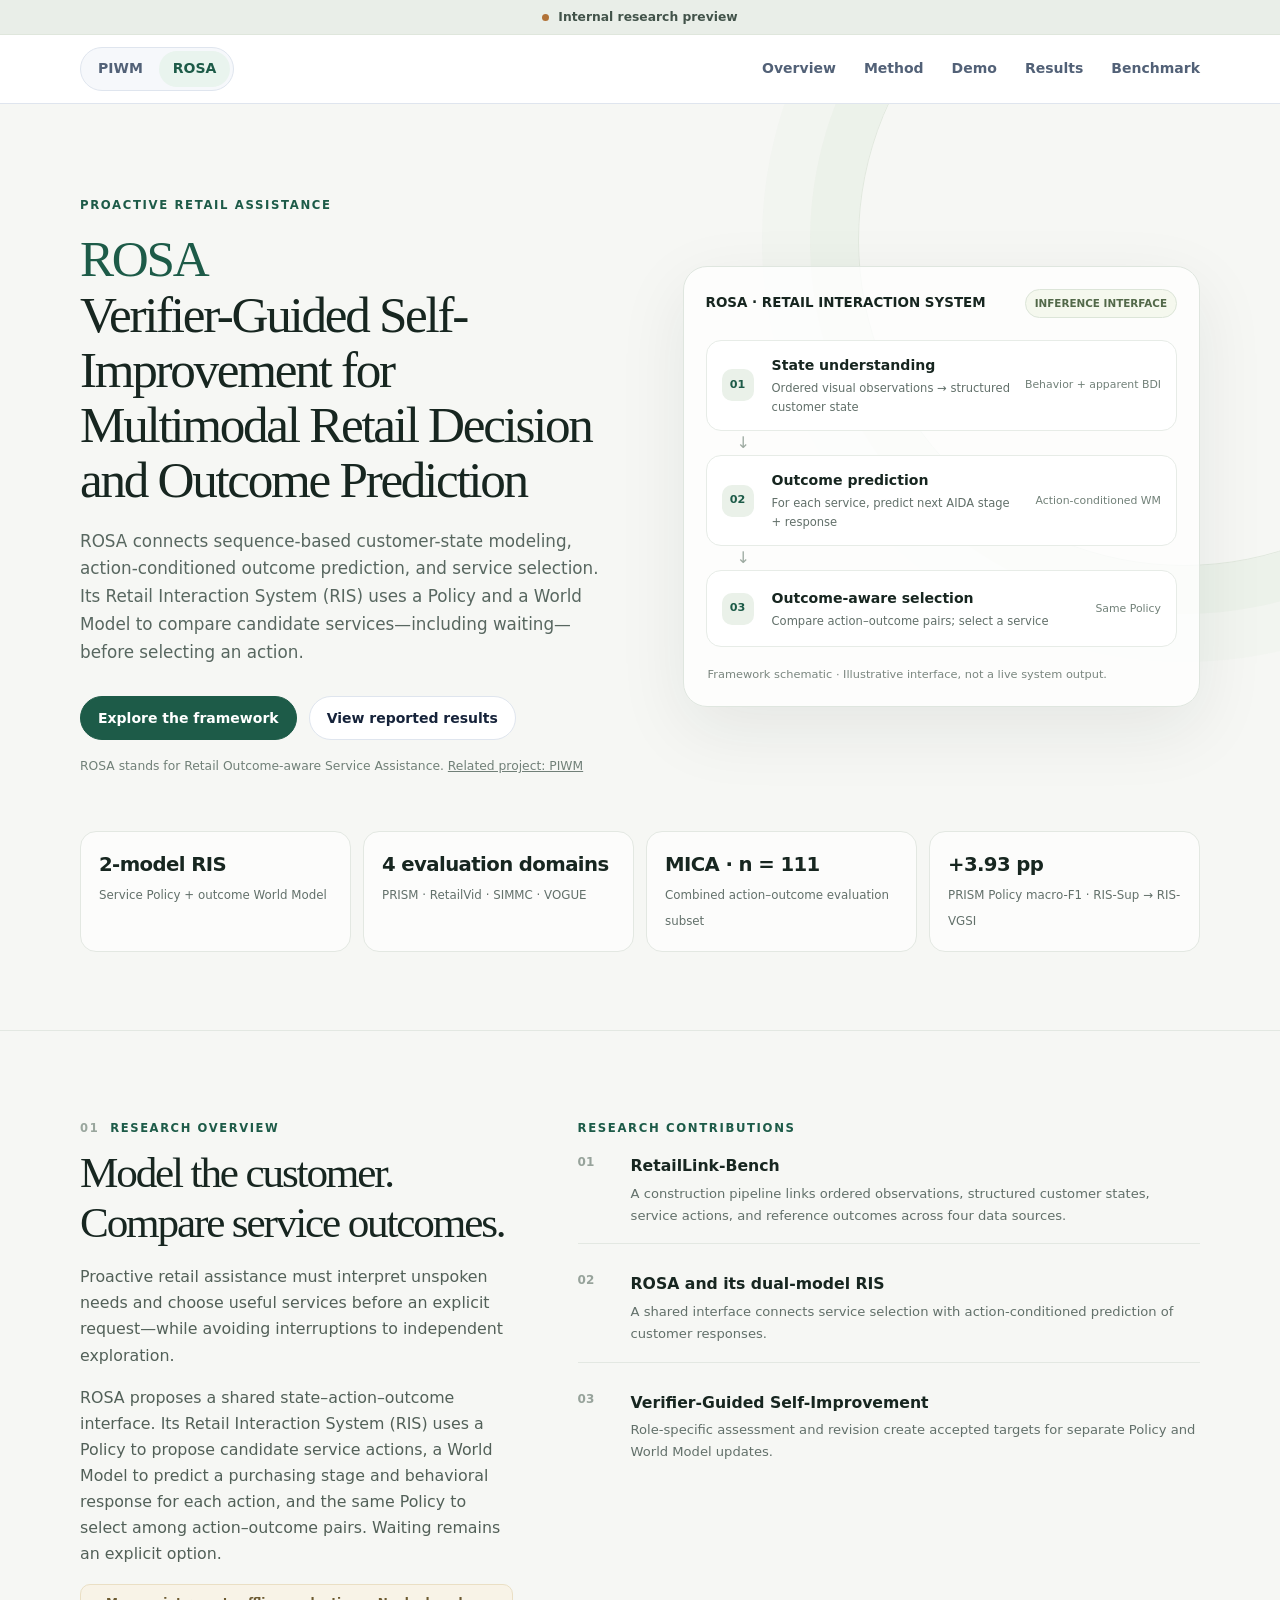
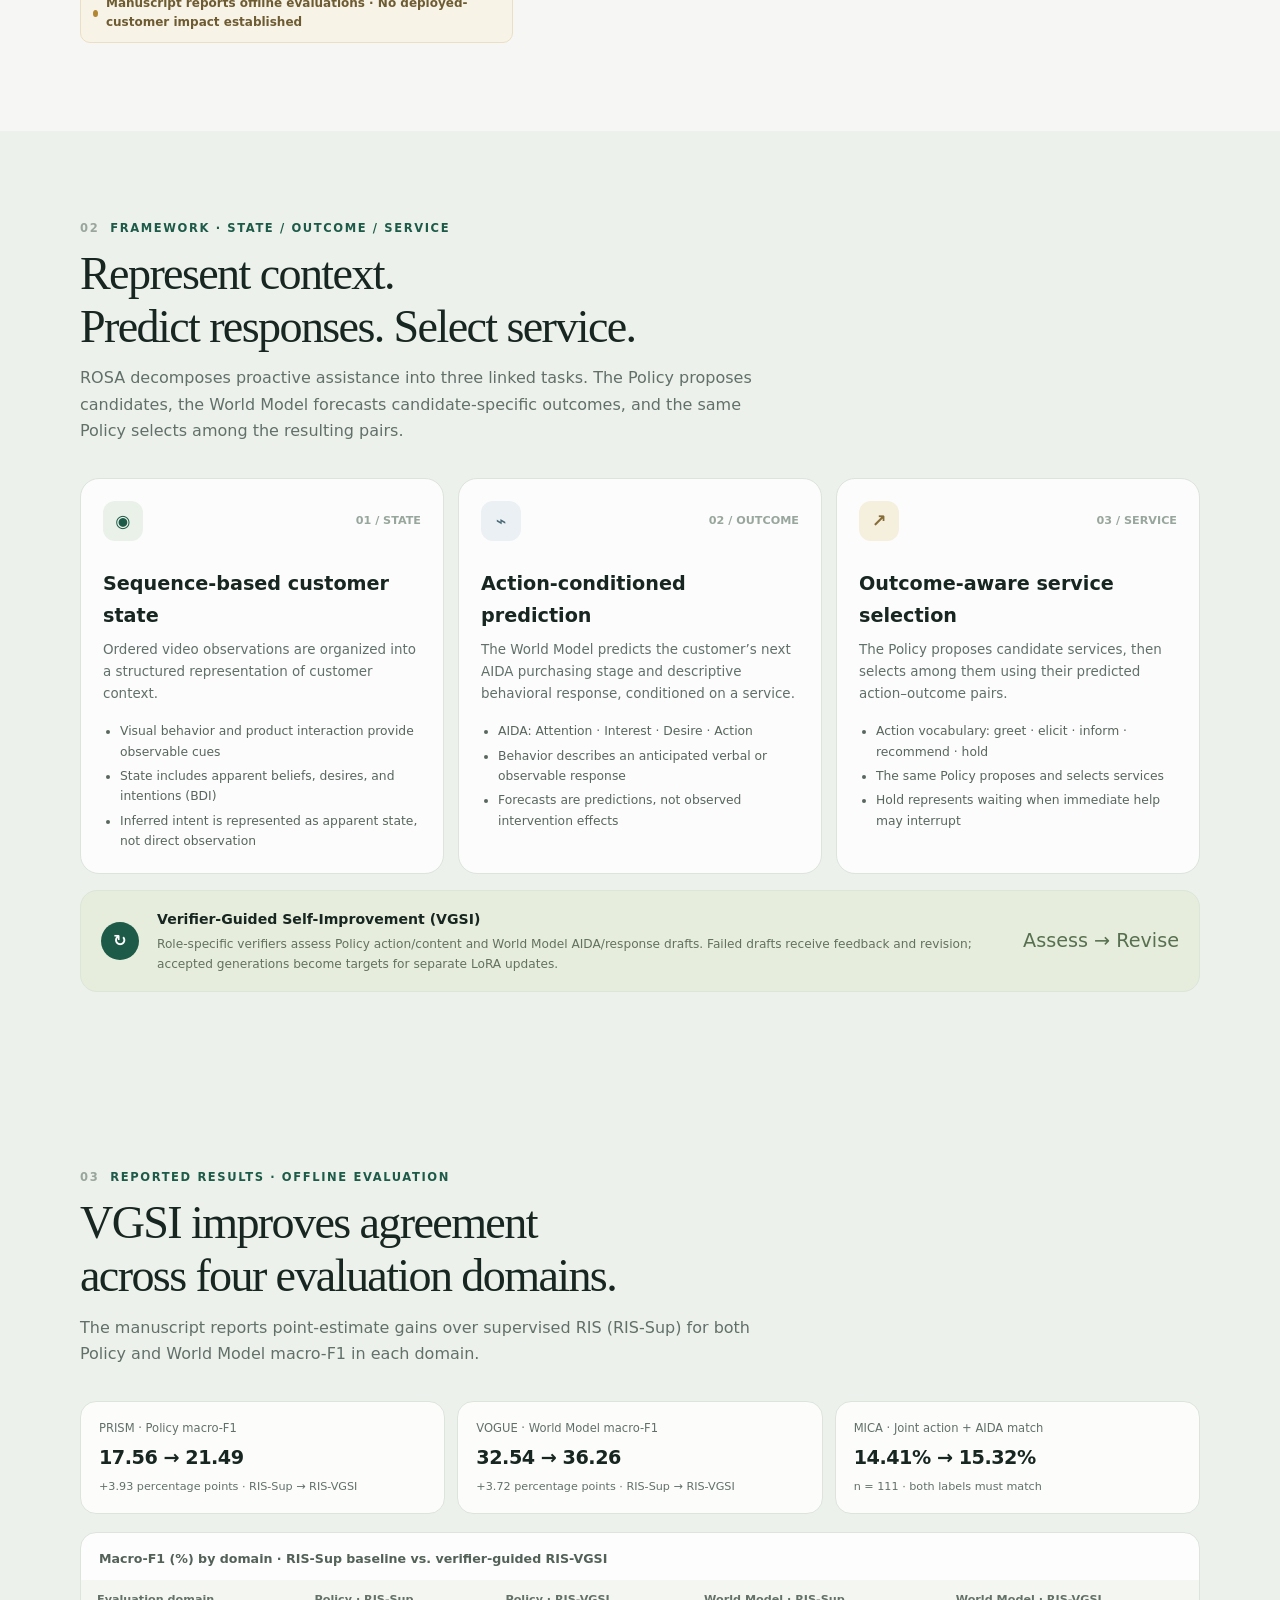
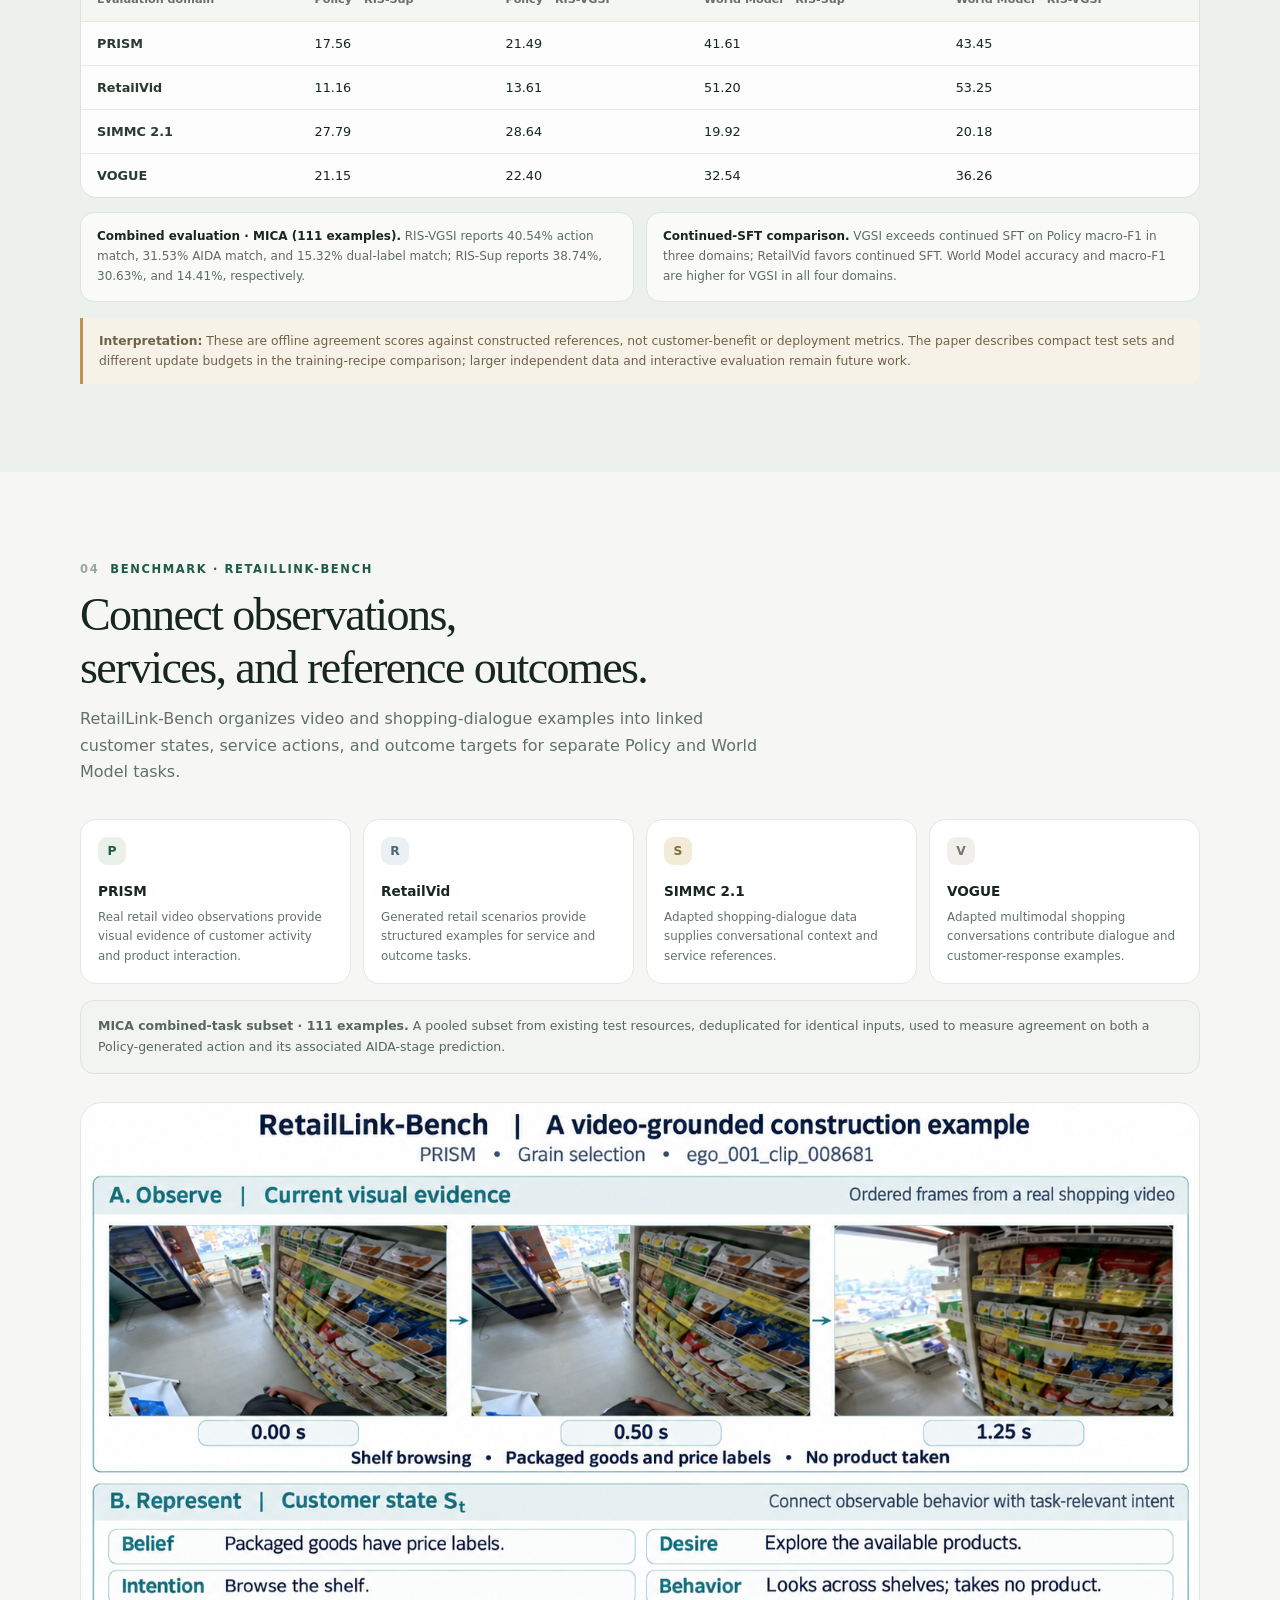
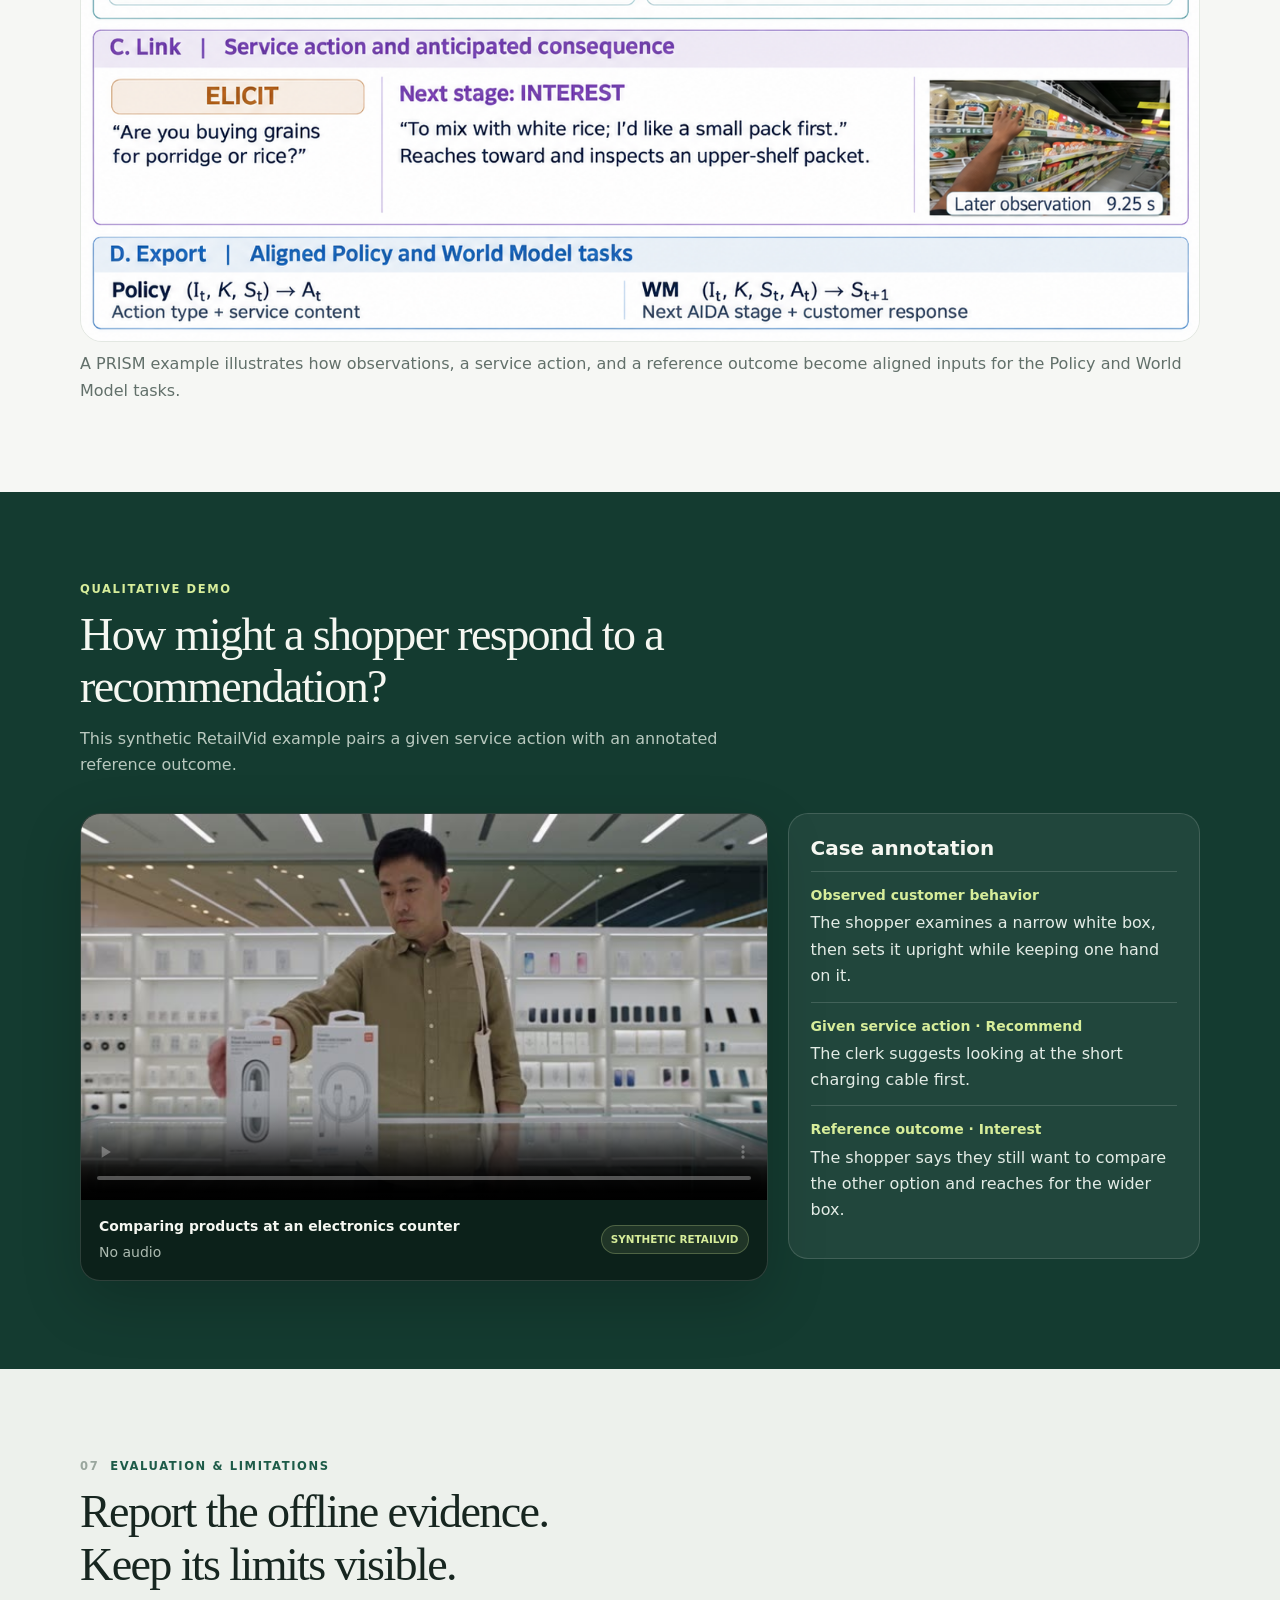
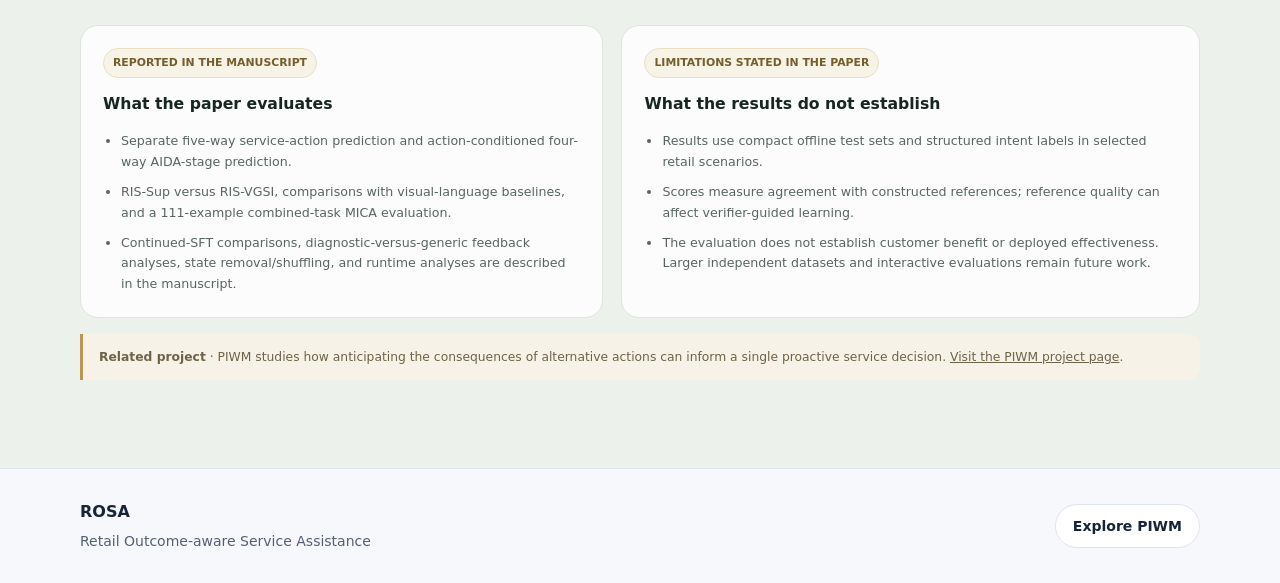
==== rosa/index.html @ 5b65b598 "Add ROSA project page and RetailVid demo" ====
<!doctype html>
<html lang="en">
<head>
  <meta charset="utf-8">
  <meta name="viewport" content="width=device-width, initial-scale=1">
  <meta name="theme-color" content="#f6f7f4">
  <meta name="description" content="ROSA: verifier-guided self-improvement for multimodal retail decision and outcome prediction. Confidential internal research preview.">
  <title>ROSA — Verifier-Guided Self-Improvement for Multimodal Retail Decision and Outcome Prediction</title>
  <meta name="robots" content="noindex">
  <style>
    :root {
      color-scheme: light;
      --ink: #172620;
      --muted: #62706a;
      --paper: #f6f7f4;
      --surface: #fff;
      --line: #e3e8e2;
      --green: #1d5b48;
      --green-dark: #143b30;
      --lime: #d7ed9a;
      --blue: #dfeaf0;
      --gold: #f2ebd8;
      --red: #f1e0dc;
      --shadow: 0 22px 70px rgba(27, 44, 35, .08);
      --radius: 22px;
      font-family: Inter, ui-sans-serif, system-ui, -apple-system, BlinkMacSystemFont, "Segoe UI", "PingFang SC", "Hiragino Sans GB", "Microsoft YaHei", sans-serif;
    }

    * { box-sizing: border-box; }
    html { scroll-behavior: smooth; scroll-padding-top: 92px; }
    body { margin: 0; background: var(--paper); color: var(--ink); line-height: 1.65; }
    a { color: inherit; }
    button, audio { font: inherit; }
    button { color: inherit; }
    .wrap { width: min(1120px, calc(100% - 48px)); margin-inline: auto; }
    .eyebrow { color: var(--green); font-size: .73rem; font-weight: 800; letter-spacing: .14em; text-transform: uppercase; }
    .muted { color: var(--muted); }
    .small { font-size: .84rem; }

    .notice-bar { background: #e9eee8; border-bottom: 1px solid #dfe6dc; color: #42534a; font-size: .77rem; }
    .notice-inner { min-height: 34px; display: flex; align-items: center; justify-content: center; gap: 9px; text-align: center; }
    .notice-dot { width: 7px; height: 7px; flex: 0 0 7px; border-radius: 50%; background: #b17237; }
    .topbar { position: sticky; z-index: 20; top: 0; border-bottom: 1px solid rgba(227,232,226,.9); background: rgba(246,247,244,.9); backdrop-filter: blur(16px); }
    .nav { min-height: 72px; display: flex; align-items: center; justify-content: space-between; gap: 28px; }
    .brand { display: flex; flex: 0 0 auto; align-items: center; gap: 11px; text-decoration: none; }
    .brand-mark { width: 35px; height: 35px; display: grid; place-items: center; border-radius: 11px; background: var(--green-dark); color: var(--lime); font-size: 1rem; font-weight: 850; letter-spacing: -.08em; }
    .brand-copy { line-height: 1.1; }
    .brand-copy strong { display: block; font-size: .92rem; letter-spacing: .02em; }
    .brand-copy span { color: var(--muted); font-size: .62rem; font-weight: 750; letter-spacing: .12em; white-space: nowrap; }
    .nav-links { display: flex; flex: 1; align-items: center; justify-content: center; gap: clamp(12px, 2vw, 28px); }
    .nav-links a { flex-shrink: 0; color: #49564f; font-size: .83rem; font-weight: 650; text-decoration: none; white-space: nowrap; }
    .nav-links a:hover { color: var(--green); }
    .nav-flag { border: 1px solid #d8dfd7; border-radius: 999px; padding: 8px 12px; color: #4a5b51; font-size: .72rem; white-space: nowrap; }
    .menu-button { display: none; border: 1px solid var(--line); border-radius: 10px; background: white; padding: 7px 10px; }

    .hero { position: relative; overflow: hidden; padding: 92px 0 78px; }
    .hero::after { position: absolute; z-index: -1; top: -190px; right: -230px; width: 650px; height: 650px; border: 1px solid #e1e9de; border-radius: 50%; content: ""; box-shadow: 0 0 0 48px rgba(225,233,222,.32), 0 0 0 96px rgba(225,233,222,.2); }
    .hero-grid { display: grid; grid-template-columns: 1.02fr .98fr; align-items: center; gap: 64px; }
    .hero h1 { max-width: 650px; margin: 16px 0 20px; font-size: clamp(2.6rem, 5vw, 4.65rem); line-height: 1.08; letter-spacing: -.065em; }
    .hero h1 em { color: var(--green); font-style: normal; }
    .hero-lede { max-width: 560px; margin: 0; color: #586760; font-size: 1.05rem; }
    .hero-actions { display: flex; flex-wrap: wrap; gap: 12px; margin-top: 30px; }
    .button { min-height: 46px; display: inline-flex; align-items: center; justify-content: center; gap: 10px; border: 1px solid var(--green); border-radius: 12px; padding: 0 17px; background: var(--green); color: white; font-size: .86rem; font-weight: 750; text-decoration: none; transition: transform .18s, background .18s; }
    .button:hover { transform: translateY(-2px); background: var(--green-dark); }
    .button.secondary { border-color: #d8dfd7; background: rgba(255,255,255,.62); color: var(--ink); }
    .button.secondary:hover { background: white; }
    .hero-footnote { margin: 16px 0 0; color: #718078; font-size: .77rem; }

    .flow-card { position: relative; border: 1px solid #dfe6df; border-radius: 24px; padding: 22px; background: rgba(255,255,255,.78); box-shadow: var(--shadow); }
    .flow-card-head { display: flex; align-items: center; justify-content: space-between; margin-bottom: 22px; }
    .flow-card-head strong { font-size: .84rem; }
    .mini-tag { border: 1px solid #dce5d8; border-radius: 999px; padding: 5px 9px; background: #f5f8ee; color: #526849; font-size: .65rem; font-weight: 750; }
    .flow-stage { display: grid; grid-template-columns: 37px 1fr auto; align-items: center; gap: 13px; min-height: 77px; border: 1px solid #e7ece7; border-radius: 15px; padding: 13px 15px; background: white; }
    .flow-stage + .flow-arrow { height: 24px; padding-left: 31px; color: #9daaa1; line-height: 24px; }
    .stage-num { width: 32px; height: 32px; display: grid; place-items: center; border-radius: 10px; background: #eaf1e9; color: var(--green); font-size: .7rem; font-weight: 850; }
    .flow-stage:nth-of-type(3) .stage-num { background: #eaf0f4; color: #4b6876; }
    .flow-stage:nth-of-type(5) .stage-num { background: #f5efdd; color: #866c36; }
    .flow-stage strong { display: block; font-size: .88rem; }
    .flow-stage small { display: block; margin-top: 2px; color: var(--muted); font-size: .72rem; }
    .flow-stage .stage-side { color: #718078; font-size: .68rem; text-align: right; }
    .flow-note { margin: 18px 2px 0; color: #7a867f; font-size: .71rem; }

    .metrics { display: grid; grid-template-columns: repeat(4, 1fr); gap: 12px; margin-top: 54px; }
    .metric { min-height: 98px; border: 1px solid var(--line); border-radius: 16px; padding: 17px 18px; background: rgba(255,255,255,.67); }
    .metric strong { display: block; font-size: 1.23rem; letter-spacing: -.03em; }
    .metric span { color: var(--muted); font-size: .74rem; }

    section { padding: 88px 0; }
    .section-head { max-width: 690px; margin-bottom: 34px; }
    .section-head h2 { margin: 10px 0 12px; font-size: clamp(1.9rem, 3.6vw, 3rem); line-height: 1.14; letter-spacing: -.055em; }
    .section-head p { margin: 0; color: var(--muted); }
    .section-kicker { display: flex; align-items: center; gap: 11px; margin-bottom: 9px; color: var(--green); font-size: .72rem; font-weight: 800; letter-spacing: .14em; }
    .section-kicker span { color: #99a69d; font-variant-numeric: tabular-nums; }

    .overview { border-top: 1px solid var(--line); }
    .overview-grid { display: grid; grid-template-columns: .82fr 1.18fr; gap: 65px; align-items: start; }
    .abstract-copy { color: #526058; font-size: .99rem; }
    .abstract-copy p { margin: 0 0 16px; }
    .research-status { display: inline-flex; align-items: center; gap: 8px; border: 1px solid #eadfc4; border-radius: 10px; padding: 9px 12px; background: #f8f3e7; color: #6d5b32; font-size: .75rem; font-weight: 700; }
    .status-dot { width: 7px; height: 7px; border-radius: 50%; background: #b38632; }
    .contrib-list { display: grid; gap: 12px; }
    .contrib { display: grid; grid-template-columns: 39px 1fr; gap: 14px; border-bottom: 1px solid var(--line); padding: 15px 0 17px; }
    .contrib:last-child { border-bottom: 0; }
    .contrib-num { color: #97a39b; font-size: .75rem; font-weight: 800; }
    .contrib h3 { margin: 0 0 4px; font-size: .98rem; }
    .contrib p { margin: 0; color: var(--muted); font-size: .82rem; }

    .method { background: #edf1ec; }
    .method-steps { display: grid; grid-template-columns: repeat(3, 1fr); gap: 14px; }
    .method-card { min-height: 274px; border: 1px solid #dce4dc; border-radius: 19px; padding: 22px; background: rgba(255,255,255,.78); }
    .method-card-top { display: flex; align-items: center; justify-content: space-between; margin-bottom: 27px; }
    .method-icon { width: 40px; height: 40px; display: grid; place-items: center; border-radius: 12px; background: #eaf1e9; color: var(--green); font-size: 1.1rem; font-weight: 750; }
    .method-card:nth-child(2) .method-icon { background: #eaf0f4; color: #4b6876; }
    .method-card:nth-child(3) .method-icon { background: #f5efdd; color: #866c36; }
    .method-index { color: #99a69d; font-size: .7rem; font-weight: 800; }
    .method-card h3 { margin: 0 0 7px; font-size: 1.2rem; }
    .method-card p { margin: 0; color: var(--muted); font-size: .84rem; }
    .method-card ul { margin: 16px 0 0; padding-left: 17px; color: #58665e; font-size: .77rem; }
    .method-card li + li { margin-top: 4px; }
    .feedback-strip { display: grid; grid-template-columns: auto 1fr auto; align-items: center; gap: 18px; margin-top: 16px; border: 1px solid #dbe5d8; border-radius: 17px; padding: 17px 20px; background: #e6eddc; }
    .feedback-mark { width: 38px; height: 38px; display: grid; place-items: center; border-radius: 50%; background: var(--green); color: white; font-weight: 850; }
    .feedback-strip strong { display: block; font-size: .88rem; }
    .feedback-strip p { margin: 3px 0 0; color: #63715e; font-size: .76rem; }
    .feedback-loop { color: #577050; font-size: 1.2rem; }

    .source-grid { display: grid; grid-template-columns: repeat(4, 1fr); gap: 12px; }
    .source-card { min-height: 154px; border: 1px solid var(--line); border-radius: 16px; padding: 17px; background: white; }
    .source-card .source-symbol { width: 28px; height: 28px; display: grid; place-items: center; margin-bottom: 15px; border-radius: 9px; background: #eaf1e9; color: var(--green); font-size: .77rem; font-weight: 800; }
    .source-card:nth-child(2) .source-symbol { background: #eaf0f4; color: #4b6876; }
    .source-card:nth-child(3) .source-symbol { background: var(--gold); color: #866c36; }
    .source-card:nth-child(4) .source-symbol { background: #f1efec; color: #77756e; }
    .source-card h3 { margin: 0 0 5px; font-size: .85rem; }
    .source-card p { margin: 0; color: var(--muted); font-size: .74rem; }
    .boundary-note { margin-top: 16px; border-left: 3px solid #bd9551; border-radius: 0 12px 12px 0; padding: 13px 16px; background: #f7f2e7; color: #6e6348; font-size: .77rem; }

    .results { background: #edf1ec; }
    .results-summary { display: grid; grid-template-columns: repeat(3, 1fr); gap: 12px; margin-bottom: 18px; }
    .result-highlight { border: 1px solid #dce4dc; border-radius: 16px; padding: 17px 18px; background: rgba(255,255,255,.82); }
    .result-highlight span { display: block; color: var(--muted); font-size: .72rem; }
    .result-highlight strong { display: block; margin-top: 4px; font-size: 1.2rem; letter-spacing: -.025em; }
    .result-highlight p { margin: 4px 0 0; color: var(--muted); font-size: .7rem; }
    .results-table-wrap { overflow-x: auto; border: 1px solid #dce4dc; border-radius: 16px; background: rgba(255,255,255,.86); }
    .results-table { width: 100%; border-collapse: collapse; text-align: left; font-size: .8rem; }
    .results-table caption { padding: 16px 18px 10px; color: #536159; font-size: .79rem; font-weight: 750; text-align: left; }
    .results-table th, .results-table td { border-bottom: 1px solid #e6ebe5; padding: 11px 16px; font-variant-numeric: tabular-nums; white-space: nowrap; }
    .results-table thead th { background: #f4f6f2; color: #647168; font-size: .7rem; font-weight: 750; }
    .results-table tbody th { color: #293a31; font-weight: 700; }
    .results-table tbody tr:last-child th, .results-table tbody tr:last-child td { border-bottom: 0; }
    .results-table td .up { color: var(--green); font-weight: 800; }
    .results-notes { display: grid; grid-template-columns: 1fr 1fr; gap: 12px; margin-top: 14px; }
    .results-note { border: 1px solid #dce4dc; border-radius: 14px; padding: 14px 16px; background: rgba(255,255,255,.72); color: #5e6b63; font-size: .75rem; }
    .results-note strong { color: var(--ink); }
    .benchmark-note { margin-top: 16px; border: 1px solid #dce4dc; border-radius: 14px; padding: 15px 17px; background: #f2f5ef; color: #58665e; font-size: .78rem; }

    .demo { background: var(--green-dark); color: #f5f7f1; }
    .demo .section-kicker { color: var(--lime); }
    .demo .section-kicker span { color: #82988a; }
    .demo .section-head p { color: #b9c9bf; }
    .demo-grid { display: grid; grid-template-columns: 1.25fr .75fr; gap: 20px; align-items: stretch; }
    .video-frame { overflow: hidden; border: 1px solid rgba(255,255,255,.14); border-radius: 20px; background: #0c211a; box-shadow: 0 20px 60px rgba(0,0,0,.2); }
    .video-frame video { width: 100%; aspect-ratio: 16 / 9; display: block; background: #0c211a; object-fit: contain; }
    .video-caption { display: flex; align-items: flex-start; justify-content: space-between; gap: 16px; padding: 16px 18px; }
    .video-caption strong { display: block; font-size: .87rem; }
    .video-caption p { margin: 3px 0 0; color: #adbbb1; font-size: .72rem; }
    .video-caption .mini-tag { border-color: rgba(215,237,154,.25); background: rgba(215,237,154,.1); color: var(--lime); }
    .demo-side { display: flex; flex-direction: column; justify-content: space-between; border: 1px solid rgba(255,255,255,.14); border-radius: 20px; padding: 22px; background: rgba(255,255,255,.06); }
    .demo-side h3 { margin: 10px 0 8px; font-size: 1.25rem; line-height: 1.28; }
    .demo-side p { margin: 0; color: #b9c9bf; font-size: .81rem; }
    .demo-side .demo-meta { display: grid; gap: 11px; margin-top: 24px; border-top: 1px solid rgba(255,255,255,.13); padding-top: 18px; }
    .demo-meta div { display: flex; justify-content: space-between; gap: 12px; color: #b9c9bf; font-size: .75rem; }
    .demo-meta strong { color: #f1f5ee; font-weight: 650; text-align: right; }
    .demo-disclaimer { margin: 16px 0 0; color: #99aea1; font-size: .73rem; }

    .case-tools { display: flex; flex-wrap: wrap; align-items: center; justify-content: space-between; gap: 16px; margin-bottom: 20px; }
    .case-filters { display: flex; flex-wrap: wrap; gap: 8px; }
    .filter-button { border: 1px solid #dfe5df; border-radius: 999px; padding: 7px 12px; background: transparent; color: #58665e; font-size: .76rem; cursor: pointer; }
    .filter-button[aria-pressed="true"] { border-color: var(--green); background: var(--green); color: white; }
    .case-count { color: var(--muted); font-size: .75rem; }
    .case-list { display: grid; gap: 13px; }
    .case-card { display: grid; grid-template-columns: 1fr 1.1fr; gap: 26px; border: 1px solid var(--line); border-radius: 18px; padding: 21px; background: white; box-shadow: 0 8px 24px rgba(27,44,35,.025); }
    .case-card[hidden] { display: none; }
    .case-title-line { display: flex; align-items: flex-start; justify-content: space-between; gap: 12px; }
    .case-title-line h3 { margin: 0; font-size: 1rem; }
    .verified-tag { flex: 0 0 auto; border: 1px solid #dce8d9; border-radius: 999px; padding: 4px 8px; background: #f1f7ed; color: #4f7049; font-size: .64rem; font-weight: 750; }
    .case-summary { margin: 9px 0 0; color: var(--muted); font-size: .78rem; }
    .case-caveat { margin: 12px 0 0; color: #8a7550; font-size: .69rem; }
    .audio-stack { display: grid; gap: 11px; }
    .audio-row { display: grid; grid-template-columns: 1fr; gap: 4px; }
    .audio-row label { display: flex; align-items: center; justify-content: space-between; gap: 10px; color: #5b6860; font-size: .69rem; font-weight: 700; }
    .audio-row label span { color: #929e96; font-size: .63rem; font-weight: 500; }
    .audio-row audio { width: 100%; height: 34px; }
    .cases-caution { margin-top: 16px; border: 1px solid #e5dfcd; border-radius: 13px; padding: 13px 15px; background: #f9f6ec; color: #706448; font-size: .74rem; }

    .evaluation { background: #edf1ec; }
    .eval-grid { display: grid; grid-template-columns: .95fr 1.05fr; gap: 18px; }
    .eval-panel { border: 1px solid #dce4dc; border-radius: 18px; padding: 22px; background: rgba(255,255,255,.78); }
    .eval-panel h3 { margin: 0 0 14px; font-size: .98rem; }
    .eval-panel ul { margin: 0; padding-left: 18px; color: #59665f; font-size: .79rem; }
    .eval-panel li + li { margin-top: 9px; }
    .eval-status { display: inline-flex; margin-bottom: 13px; border: 1px solid #eadfc4; border-radius: 999px; padding: 5px 9px; background: #f8f3e7; color: #755e2c; font-size: .68rem; font-weight: 800; }
    .docs-links { display: flex; flex-wrap: wrap; gap: 10px; margin-top: 18px; }
    .docs-links a { color: var(--green); font-size: .76rem; font-weight: 700; text-decoration-thickness: 1px; text-underline-offset: 3px; }

    footer { padding: 29px 0 35px; }
    .footer-row { display: flex; align-items: flex-start; justify-content: space-between; gap: 28px; border-top: 1px solid var(--line); padding-top: 23px; }
    .footer-brand { font-size: .82rem; font-weight: 850; letter-spacing: .04em; }
    .footer-row p { max-width: 630px; margin: 5px 0 0; color: #78847d; font-size: .72rem; }
    .footer-mark { color: #748078; font-size: .69rem; text-align: right; }

    @media (max-width: 860px) {
      .hero-grid, .overview-grid, .demo-grid, .eval-grid { grid-template-columns: 1fr; }
      .hero-grid { gap: 37px; }
      .overview-grid { gap: 30px; }
      .hero { padding-top: 70px; }
      .hero::after { right: -430px; }
      .metrics { grid-template-columns: repeat(2, 1fr); }
      .case-card { grid-template-columns: 1fr; gap: 20px; }
      .method-steps { grid-template-columns: 1fr 1fr; }
      .method-card:last-child { grid-column: 1 / -1; }
    }
    @media (max-width: 1480px) {
      .nav-flag { display: none; }
    }
    @media (max-width: 760px) {
      .wrap { width: min(100% - 32px, 1120px); }
      .notice-inner { padding: 6px 12px; font-size: .68rem; }
      .nav { min-height: 64px; gap: 12px; }
      .brand-copy span { display: none; }
      .menu-button { display: inline-flex; }
      .nav-links { position: absolute; top: calc(100% + 1px); left: 0; right: 0; display: none; align-items: stretch; gap: 0; border-bottom: 1px solid var(--line); padding: 7px 16px 14px; background: var(--paper); }
      .nav-links.open { display: flex; flex-direction: column; }
      .nav-links a { padding: 10px 2px; }
      .nav-flag { display: none; }
      .hero { padding: 55px 0 60px; }
      .hero h1 { font-size: clamp(2.55rem, 12vw, 3.55rem); }
      .hero-lede { font-size: .95rem; }
      .flow-card { padding: 16px; }
      .flow-stage { grid-template-columns: 34px 1fr; }
      .flow-stage .stage-side { display: none; }
      section { padding: 66px 0; }
      .method-steps, .source-grid { grid-template-columns: 1fr; }
      .method-card { min-height: 0; }
      .method-card:last-child { grid-column: auto; }
      .feedback-strip { grid-template-columns: auto 1fr; }
      .feedback-loop { display: none; }
      .video-caption { flex-direction: column; }
      .case-card { padding: 16px; }
      .footer-row { flex-direction: column; }
      .footer-mark { text-align: left; }
    }
    @media (prefers-reduced-motion: reduce) {
      *, *::before, *::after { scroll-behavior: auto !important; transition-duration: .01ms !important; }
    }
    .hero h1.paper-title { font-size: clamp(2rem, 4vw, 3.4rem); }
    .retailvid-demo { align-items: start; }
    .retailvid-demo .video-frame { margin: 0; }
    .retailvid-demo .video-caption { align-items: center; flex-wrap: wrap; }
    .retailvid-demo .video-caption p { font-size: .875rem; }
    .retailvid-demo .demo-side { justify-content: flex-start; }
    .retailvid-demo .demo-side h3 { margin: 0 0 10px; }
    .retailvid-demo dl { margin: 0; }
    .retailvid-demo dl > div { padding: 12px 0; border-top: 1px solid rgba(255,255,255,.15); }
    .retailvid-demo dt { color: var(--lime); font-size: .875rem; font-weight: 750; }
    .retailvid-demo dd { margin: 3px 0 0; color: #e3ece6; }
    .paper-figure { margin: 28px 0 0; }
    .paper-figure img { display: block; width: 100%; height: auto; border: 1px solid var(--line); border-radius: var(--radius); }
    .paper-figure figcaption { margin-top: 9px; color: var(--muted); }
  </style>
  <link rel="stylesheet" href="../assets/css/research.css">
</head>
<body class="research-page project-rosa">
  <div class="notice-bar">
    <div class="notice-inner"><span class="notice-dot" aria-hidden="true"></span><strong>Internal research preview</strong></div>
  </div>
  <header class="research-header">
    <nav class="research-nav" aria-label="Primary navigation">
      <div class="project-switch" role="group" aria-label="Research projects">
        <a href="../index.html">PIWM</a>
        <a href="#top" aria-current="page">ROSA</a>
      </div>
      <button class="menu-button" id="menuButton" type="button" aria-expanded="false" aria-controls="navLinks">Sections</button>
      <div class="nav-links" id="navLinks">
        <a href="#overview">Overview</a>
        <a href="#method">Method</a>
        <a href="#demo">Demo</a>
        <a href="#results">Results</a>
        <a href="#benchmark">Benchmark</a>
      </div>
    </nav>
  </header>

  <main id="top">
    <section class="hero">
      <div class="wrap">
        <div class="hero-grid">
          <div>
            <div class="eyebrow">Proactive retail assistance</div>
            <h1 class="paper-title"><em>ROSA</em><br>Verifier-Guided Self-Improvement for Multimodal Retail Decision and Outcome Prediction</h1>
            <p class="hero-lede">ROSA connects sequence-based customer-state modeling, action-conditioned outcome prediction, and service selection. Its Retail Interaction System (RIS) uses a Policy and a World Model to compare candidate services—including waiting—before selecting an action.</p>
            <div class="hero-actions">
              <a class="button primary" href="#method">Explore the framework</a>
              <a class="button light" href="#results">View reported results</a>
            </div>
            <p class="hero-footnote">ROSA stands for Retail Outcome-aware Service Assistance. <a href="../index.html">Related project: PIWM</a></p>
          </div>
          <div class="flow-card" aria-label="ROSA Retail Interaction System workflow">
            <div class="flow-card-head"><strong>ROSA · RETAIL INTERACTION SYSTEM</strong><span class="mini-tag">INFERENCE INTERFACE</span></div>
            <div class="flow-stage">
              <span class="stage-num">01</span><div><strong>State understanding</strong><small>Ordered visual observations → structured customer state</small></div><span class="stage-side">Behavior + apparent BDI</span>
            </div>
            <div class="flow-arrow" aria-hidden="true">↓</div>
            <div class="flow-stage">
              <span class="stage-num">02</span><div><strong>Outcome prediction</strong><small>For each service, predict next AIDA stage + response</small></div><span class="stage-side">Action-conditioned WM</span>
            </div>
            <div class="flow-arrow" aria-hidden="true">↓</div>
            <div class="flow-stage">
              <span class="stage-num">03</span><div><strong>Outcome-aware selection</strong><small>Compare action–outcome pairs; select a service</small></div><span class="stage-side">Same Policy</span>
            </div>
            <p class="flow-note">Framework schematic · Illustrative interface, not a live system output.</p>
          </div>
        </div>
        <div class="metrics" aria-label="Paper overview">
          <div class="metric"><strong>2-model RIS</strong><span>Service Policy + outcome World Model</span></div>
          <div class="metric"><strong>4 evaluation domains</strong><span>PRISM · RetailVid · SIMMC · VOGUE</span></div>
          <div class="metric"><strong>MICA · n = 111</strong><span>Combined action–outcome evaluation subset</span></div>
          <div class="metric"><strong>+3.93 pp</strong><span>PRISM Policy macro-F1 · RIS-Sup → RIS-VGSI</span></div>
        </div>
      </div>
    </section>

    <section class="overview" id="overview">
      <div class="wrap overview-grid">
        <div>
          <div class="section-kicker"><span>01</span> RESEARCH OVERVIEW</div>
          <h2 style="margin:10px 0 16px;font-size:clamp(1.9rem,3.4vw,2.7rem);line-height:1.16;letter-spacing:-.05em">Model the customer.<br>Compare service outcomes.</h2>
          <div class="abstract-copy">
            <p>Proactive retail assistance must interpret unspoken needs and choose useful services before an explicit request—while avoiding interruptions to independent exploration.</p>
            <p>ROSA proposes a shared state–action–outcome interface. Its Retail Interaction System (RIS) uses a Policy to propose candidate service actions, a World Model to predict a purchasing stage and behavioral response for each action, and the same Policy to select among action–outcome pairs. Waiting remains an explicit option.</p>
          </div>
          <div class="research-status"><span class="status-dot" aria-hidden="true"></span>Manuscript reports offline evaluations · No deployed-customer impact established</div>
        </div>
        <div>
          <div class="eyebrow">RESEARCH CONTRIBUTIONS</div>
          <div class="contrib-list">
            <article class="contrib"><span class="contrib-num">01</span><div><h3>RetailLink-Bench</h3><p>A construction pipeline links ordered observations, structured customer states, service actions, and reference outcomes across four data sources.</p></div></article>
            <article class="contrib"><span class="contrib-num">02</span><div><h3>ROSA and its dual-model RIS</h3><p>A shared interface connects service selection with action-conditioned prediction of customer responses.</p></div></article>
            <article class="contrib"><span class="contrib-num">03</span><div><h3>Verifier-Guided Self-Improvement</h3><p>Role-specific assessment and revision create accepted targets for separate Policy and World Model updates.</p></div></article>
          </div>
        </div>
      </div>
    </section>

    <section class="method" id="method">
      <div class="wrap">
        <div class="section-head">
          <div class="section-kicker"><span>02</span> FRAMEWORK · STATE / OUTCOME / SERVICE</div>
          <h2>Represent context.<br>Predict responses. Select service.</h2>
          <p>ROSA decomposes proactive assistance into three linked tasks. The Policy proposes candidates, the World Model forecasts candidate-specific outcomes, and the same Policy selects among the resulting pairs.</p>
        </div>
        <div class="method-steps">
          <article class="method-card">
            <div class="method-card-top"><span class="method-icon" aria-hidden="true">◉</span><span class="method-index">01 / STATE</span></div>
            <h3>Sequence-based customer state</h3>
            <p>Ordered video observations are organized into a structured representation of customer context.</p>
            <ul><li>Visual behavior and product interaction provide observable cues</li><li>State includes apparent beliefs, desires, and intentions (BDI)</li><li>Inferred intent is represented as apparent state, not direct observation</li></ul>
          </article>
          <article class="method-card">
            <div class="method-card-top"><span class="method-icon" aria-hidden="true">⌁</span><span class="method-index">02 / OUTCOME</span></div>
            <h3>Action-conditioned prediction</h3>
            <p>The World Model predicts the customer’s next AIDA purchasing stage and descriptive behavioral response, conditioned on a service.</p>
            <ul><li>AIDA: Attention · Interest · Desire · Action</li><li>Behavior describes an anticipated verbal or observable response</li><li>Forecasts are predictions, not observed intervention effects</li></ul>
          </article>
          <article class="method-card">
            <div class="method-card-top"><span class="method-icon" aria-hidden="true">↗</span><span class="method-index">03 / SERVICE</span></div>
            <h3>Outcome-aware service selection</h3>
            <p>The Policy proposes candidate services, then selects among them using their predicted action–outcome pairs.</p>
            <ul><li>Action vocabulary: greet · elicit · inform · recommend · hold</li><li>The same Policy proposes and selects services</li><li>Hold represents waiting when immediate help may interrupt</li></ul>
          </article>
        </div>
        <div class="feedback-strip">
          <span class="feedback-mark" aria-hidden="true">↻</span>
          <div><strong>Verifier-Guided Self-Improvement (VGSI)</strong><p>Role-specific verifiers assess Policy action/content and World Model AIDA/response drafts. Failed drafts receive feedback and revision; accepted generations become targets for separate LoRA updates.</p></div>
          <span class="feedback-loop" aria-hidden="true">Assess → Revise</span>
        </div>
      </div>
    </section>

    <section class="results" id="results">
      <div class="wrap">
        <div class="section-head">
          <div class="section-kicker"><span>03</span> REPORTED RESULTS · OFFLINE EVALUATION</div>
          <h2>VGSI improves agreement<br>across four evaluation domains.</h2>
          <p>The manuscript reports point-estimate gains over supervised RIS (RIS-Sup) for both Policy and World Model macro-F1 in each domain.</p>
        </div>
        <div class="results-summary">
          <article class="result-highlight"><span>PRISM · Policy macro-F1</span><strong>17.56 → 21.49</strong><p>+3.93 percentage points · RIS-Sup → RIS-VGSI</p></article>
          <article class="result-highlight"><span>VOGUE · World Model macro-F1</span><strong>32.54 → 36.26</strong><p>+3.72 percentage points · RIS-Sup → RIS-VGSI</p></article>
          <article class="result-highlight"><span>MICA · Joint action + AIDA match</span><strong>14.41% → 15.32%</strong><p>n = 111 · both labels must match</p></article>
        </div>
        <div class="results-table-wrap">
          <table class="results-table">
            <caption>Macro-F1 (%) by domain · RIS-Sup baseline vs. verifier-guided RIS-VGSI</caption>
            <thead>
              <tr><th scope="col">Evaluation domain</th><th scope="col">Policy · RIS-Sup</th><th scope="col">Policy · RIS-VGSI</th><th scope="col">World Model · RIS-Sup</th><th scope="col">World Model · RIS-VGSI</th></tr>
            </thead>
            <tbody>
              <tr><th scope="row">PRISM</th><td>17.56</td><td class="up">21.49</td><td>41.61</td><td class="up">43.45</td></tr>
              <tr><th scope="row">RetailVid</th><td>11.16</td><td class="up">13.61</td><td>51.20</td><td class="up">53.25</td></tr>
              <tr><th scope="row">SIMMC 2.1</th><td>27.79</td><td class="up">28.64</td><td>19.92</td><td class="up">20.18</td></tr>
              <tr><th scope="row">VOGUE</th><td>21.15</td><td class="up">22.40</td><td>32.54</td><td class="up">36.26</td></tr>
            </tbody>
          </table>
        </div>
        <div class="results-notes">
          <div class="results-note"><strong>Combined evaluation · MICA (111 examples).</strong> RIS-VGSI reports 40.54% action match, 31.53% AIDA match, and 15.32% dual-label match; RIS-Sup reports 38.74%, 30.63%, and 14.41%, respectively.</div>
          <div class="results-note"><strong>Continued-SFT comparison.</strong> VGSI exceeds continued SFT on Policy macro-F1 in three domains; RetailVid favors continued SFT. World Model accuracy and macro-F1 are higher for VGSI in all four domains.</div>
        </div>
        <div class="boundary-note"><strong>Interpretation:</strong> These are offline agreement scores against constructed references, not customer-benefit or deployment metrics. The paper describes compact test sets and different update budgets in the training-recipe comparison; larger independent data and interactive evaluation remain future work.</div>
      </div>
    </section>

    <section id="benchmark">
      <div class="wrap">
        <div class="section-head">
          <div class="section-kicker"><span>04</span> BENCHMARK · RETAILLINK-BENCH</div>
          <h2>Connect observations,<br>services, and reference outcomes.</h2>
          <p>RetailLink-Bench organizes video and shopping-dialogue examples into linked customer states, service actions, and outcome targets for separate Policy and World Model tasks.</p>
        </div>
        <div class="source-grid">
          <article class="source-card"><span class="source-symbol">P</span><h3>PRISM</h3><p>Real retail video observations provide visual evidence of customer activity and product interaction.</p></article>
          <article class="source-card"><span class="source-symbol">R</span><h3>RetailVid</h3><p>Generated retail scenarios provide structured examples for service and outcome tasks.</p></article>
          <article class="source-card"><span class="source-symbol">S</span><h3>SIMMC 2.1</h3><p>Adapted shopping-dialogue data supplies conversational context and service references.</p></article>
          <article class="source-card"><span class="source-symbol">V</span><h3>VOGUE</h3><p>Adapted multimodal shopping conversations contribute dialogue and customer-response examples.</p></article>
        </div>
        <div class="benchmark-note"><strong>MICA combined-task subset · 111 examples.</strong> A pooled subset from existing test resources, deduplicated for identical inputs, used to measure agreement on both a Policy-generated action and its associated AIDA-stage prediction.</div>
        <figure class="paper-figure">
          <img src="assets/rosa_prism_construction.jpg" loading="lazy" alt="PRISM video frames, structured customer state, candidate service and reference outcome">
          <figcaption>A PRISM example illustrates how observations, a service action, and a reference outcome become aligned inputs for the Policy and World Model tasks.</figcaption>
        </figure>
      </div>
    </section>

    <section class="demo" id="demo">
      <div class="wrap">
        <div class="section-head">
          <div class="section-kicker">QUALITATIVE DEMO</div>
          <h2>How might a shopper respond to a recommendation?</h2>
          <p>This synthetic RetailVid example pairs a given service action with an annotated reference outcome.</p>
        </div>
        <div class="demo-grid retailvid-demo">
          <figure class="video-frame">
            <video controls playsinline preload="metadata" poster="assets/demo_008-poster.jpg" aria-label="Silent synthetic RetailVid clip of a shopper comparing boxed products">
              <source src="assets/demo_008.mp4" type="video/mp4">
              <a href="assets/demo_008.mp4">Open the RetailVid MP4</a>
            </video>
            <figcaption class="video-caption">
              <div><strong>Comparing products at an electronics counter</strong><p>No audio</p></div>
              <span class="mini-tag">SYNTHETIC RETAILVID</span>
            </figcaption>
          </figure>
          <aside class="demo-side" aria-labelledby="demo-008-title">
            <h3 id="demo-008-title">Case annotation</h3>
            <dl>
              <div><dt>Observed customer behavior</dt><dd>The shopper examines a narrow white box, then sets it upright while keeping one hand on it.</dd></div>
              <div><dt>Given service action · Recommend</dt><dd>The clerk suggests looking at the short charging cable first.</dd></div>
              <div><dt>Reference outcome · Interest</dt><dd>The shopper says they still want to compare the other option and reaches for the wider box.</dd></div>
            </dl>
          </aside>
        </div>
      </div>
    </section>

    <section class="evaluation" id="status">
      <div class="wrap">
        <div class="section-head">
          <div class="section-kicker"><span>07</span> EVALUATION & LIMITATIONS</div>
          <h2>Report the offline evidence.<br>Keep its limits visible.</h2>
        </div>
        <div class="eval-grid">
          <article class="eval-panel">
            <span class="eval-status">REPORTED IN THE MANUSCRIPT</span>
            <h3>What the paper evaluates</h3>
            <ul>
              <li>Separate five-way service-action prediction and action-conditioned four-way AIDA-stage prediction.</li>
              <li>RIS-Sup versus RIS-VGSI, comparisons with visual-language baselines, and a 111-example combined-task MICA evaluation.</li>
              <li>Continued-SFT comparisons, diagnostic-versus-generic feedback analyses, state removal/shuffling, and runtime analyses are described in the manuscript.</li>
            </ul>
          </article>
          <article class="eval-panel">
            <span class="eval-status">LIMITATIONS STATED IN THE PAPER</span>
            <h3>What the results do not establish</h3>
            <ul>
              <li>Results use compact offline test sets and structured intent labels in selected retail scenarios.</li>
              <li>Scores measure agreement with constructed references; reference quality can affect verifier-guided learning.</li>
              <li>The evaluation does not establish customer benefit or deployed effectiveness. Larger independent datasets and interactive evaluations remain future work.</li>
            </ul>
          </article>
        </div>
        <div class="boundary-note"><strong>Related project</strong> · PIWM studies how anticipating the consequences of alternative actions can inform a single proactive service decision. <a href="../index.html">Visit the PIWM project page</a>.</div>
      </div>
    </section>
  </main>

  <footer class="research-footer">
    <div class="research-footer-inner">
      <div><strong>ROSA</strong><p>Retail Outcome-aware Service Assistance</p></div>
      <a class="button light" href="../index.html">Explore PIWM</a>
    </div>
  </footer>

  <script>
    const menuButton = document.querySelector("#menuButton");
    const navLinks = document.querySelector("#navLinks");
    menuButton.addEventListener("click", () => {
      const isOpen = navLinks.classList.toggle("open");
      menuButton.setAttribute("aria-expanded", String(isOpen));
    });
    navLinks.addEventListener("click", (event) => {
      if (event.target.closest("a")) {
        navLinks.classList.remove("open");
        menuButton.setAttribute("aria-expanded", "false");
      }
    });

  </script>
</body>
</html>
---- assets/css/research.css ----
.research-page {
  --research-ink: #16233a;
  --research-muted: #526177;
  --research-line: #dfe5ee;
  --research-surface: #f6f8fb;
  --research-heading: Georgia, "Times New Roman", serif;
  --research-accent: #4538b2;
  --research-tint: #efedff;
  font-family: system-ui, -apple-system, "Segoe UI", sans-serif;
}

.research-page.project-rosa {
  --research-accent: #1d5b48;
  --research-tint: #e9f4ee;
}

.research-page h1,
.research-page h2 {
  font-family: var(--research-heading);
  font-weight: 500;
  letter-spacing: -.035em;
}

.research-page .hero h1 {
  letter-spacing: -.045em;
}

.research-page.project-rosa .hero h1.paper-title {
  font-size: clamp(2rem, 4vw, 3.6rem);
}

.research-header {
  position: sticky;
  top: 0;
  z-index: 100;
  border-bottom: 1px solid var(--research-line);
  background: rgba(255, 255, 255, .94);
  backdrop-filter: blur(16px);
}

.research-nav,
.research-footer-inner {
  width: min(1120px, calc(100% - 48px));
  margin-inline: auto;
}

.research-nav {
  min-height: 68px;
  display: flex;
  align-items: center;
  justify-content: space-between;
  gap: 20px;
}

.project-switch {
  display: flex;
  flex-shrink: 0;
  gap: 2px;
  padding: 3px;
  border: 1px solid var(--research-line);
  border-radius: 999px;
  background: var(--research-surface);
}

.project-switch a {
  padding: 6px 14px;
  border-radius: 999px;
  color: var(--research-muted);
  font-size: .875rem;
  font-weight: 750;
  text-decoration: none;
}

.project-switch a:hover,
.project-switch a[aria-current="page"] {
  background: var(--research-tint);
  color: var(--research-accent);
}

.research-nav .nav-links {
  position: static;
  display: flex;
  flex: 0 1 auto;
  align-items: center;
  gap: clamp(12px, 2.4vw, 28px);
  padding: 0;
  border: 0;
  background: transparent;
  box-shadow: none;
}

.research-nav .nav-links a {
  padding: 0;
  color: var(--research-muted);
  font-size: .875rem;
  font-weight: 650;
  text-decoration: none;
}

.research-nav .nav-links a:hover {
  color: var(--research-accent);
}

.research-nav .menu-button {
  display: none;
  cursor: pointer;
  color: var(--research-ink);
  border: 1px solid var(--research-line);
  border-radius: 999px;
  background: #fff;
  padding: 7px 13px;
  font-size: .875rem;
}

.research-page .button {
  min-height: 44px;
  padding: 9px 17px;
  border-radius: 999px;
  font-size: .875rem;
  font-weight: 700;
  text-decoration: none;
}

.research-page .button.primary {
  border-color: var(--research-accent);
  background: var(--research-accent);
  color: #fff;
}

.research-page .button.light {
  border-color: var(--research-line);
  background: #fff;
  color: var(--research-ink);
}

.research-page .button.light:hover {
  border-color: var(--research-accent);
  color: var(--research-accent);
}

.research-page :is(.project-switch a, .nav-links a, .menu-button, .button):focus-visible {
  outline: 2px solid var(--research-accent);
  outline-offset: 3px;
}

.research-page .research-footer {
  border-top: 1px solid var(--research-line);
  background: var(--research-surface);
  padding: 30px 0;
  text-align: left;
  color: var(--research-muted);
}

.research-footer-inner {
  display: flex;
  flex-wrap: wrap;
  align-items: center;
  justify-content: space-between;
  gap: 12px 24px;
}

.research-footer-inner strong {
  color: var(--research-ink);
  font-size: 1rem;
}

.research-footer-inner p {
  margin: 4px 0 0;
  font-size: .875rem;
}

.research-footer-inner .attribution {
  flex-basis: 100%;
  max-width: none;
  padding-top: 12px;
  border-top: 1px solid var(--research-line);
  font-size: .8rem;
}

.research-footer-inner .attribution a {
  color: var(--research-accent);
  text-decoration: underline;
}

@media (max-width: 720px) {
  .research-nav,
  .research-footer-inner {
    width: calc(100% - 32px);
  }

  .research-nav .menu-button {
    display: inline-flex;
  }

  .research-nav .nav-links {
    position: absolute;
    inset: 100% 0 auto;
    display: none;
    flex-direction: column;
    align-items: stretch;
    gap: 0;
    padding: 6px 16px 12px;
    border-bottom: 1px solid var(--research-line);
    background: #fff;
    box-shadow: 0 14px 20px rgba(22, 35, 58, .09);
  }

  .research-nav .nav-links.open {
    display: flex;
  }

  .research-nav .nav-links a {
    padding: 9px 4px;
  }
}
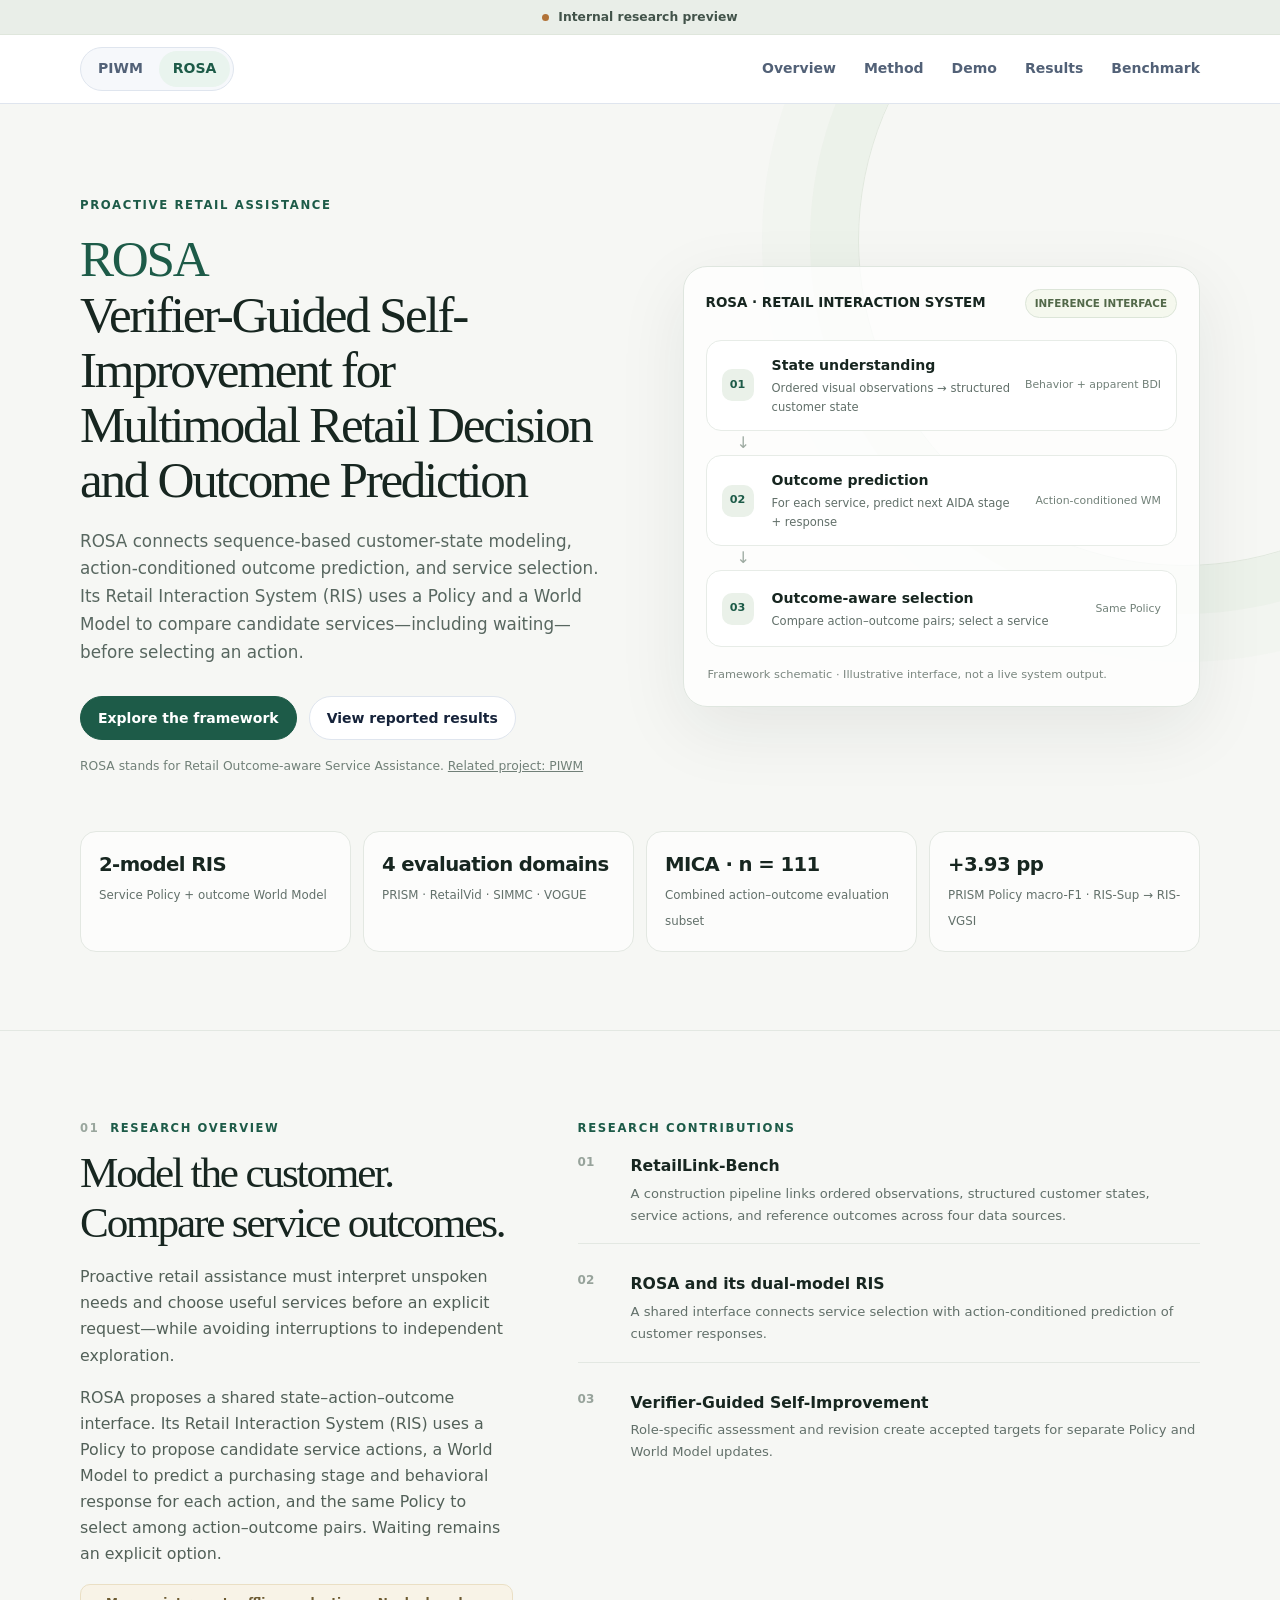
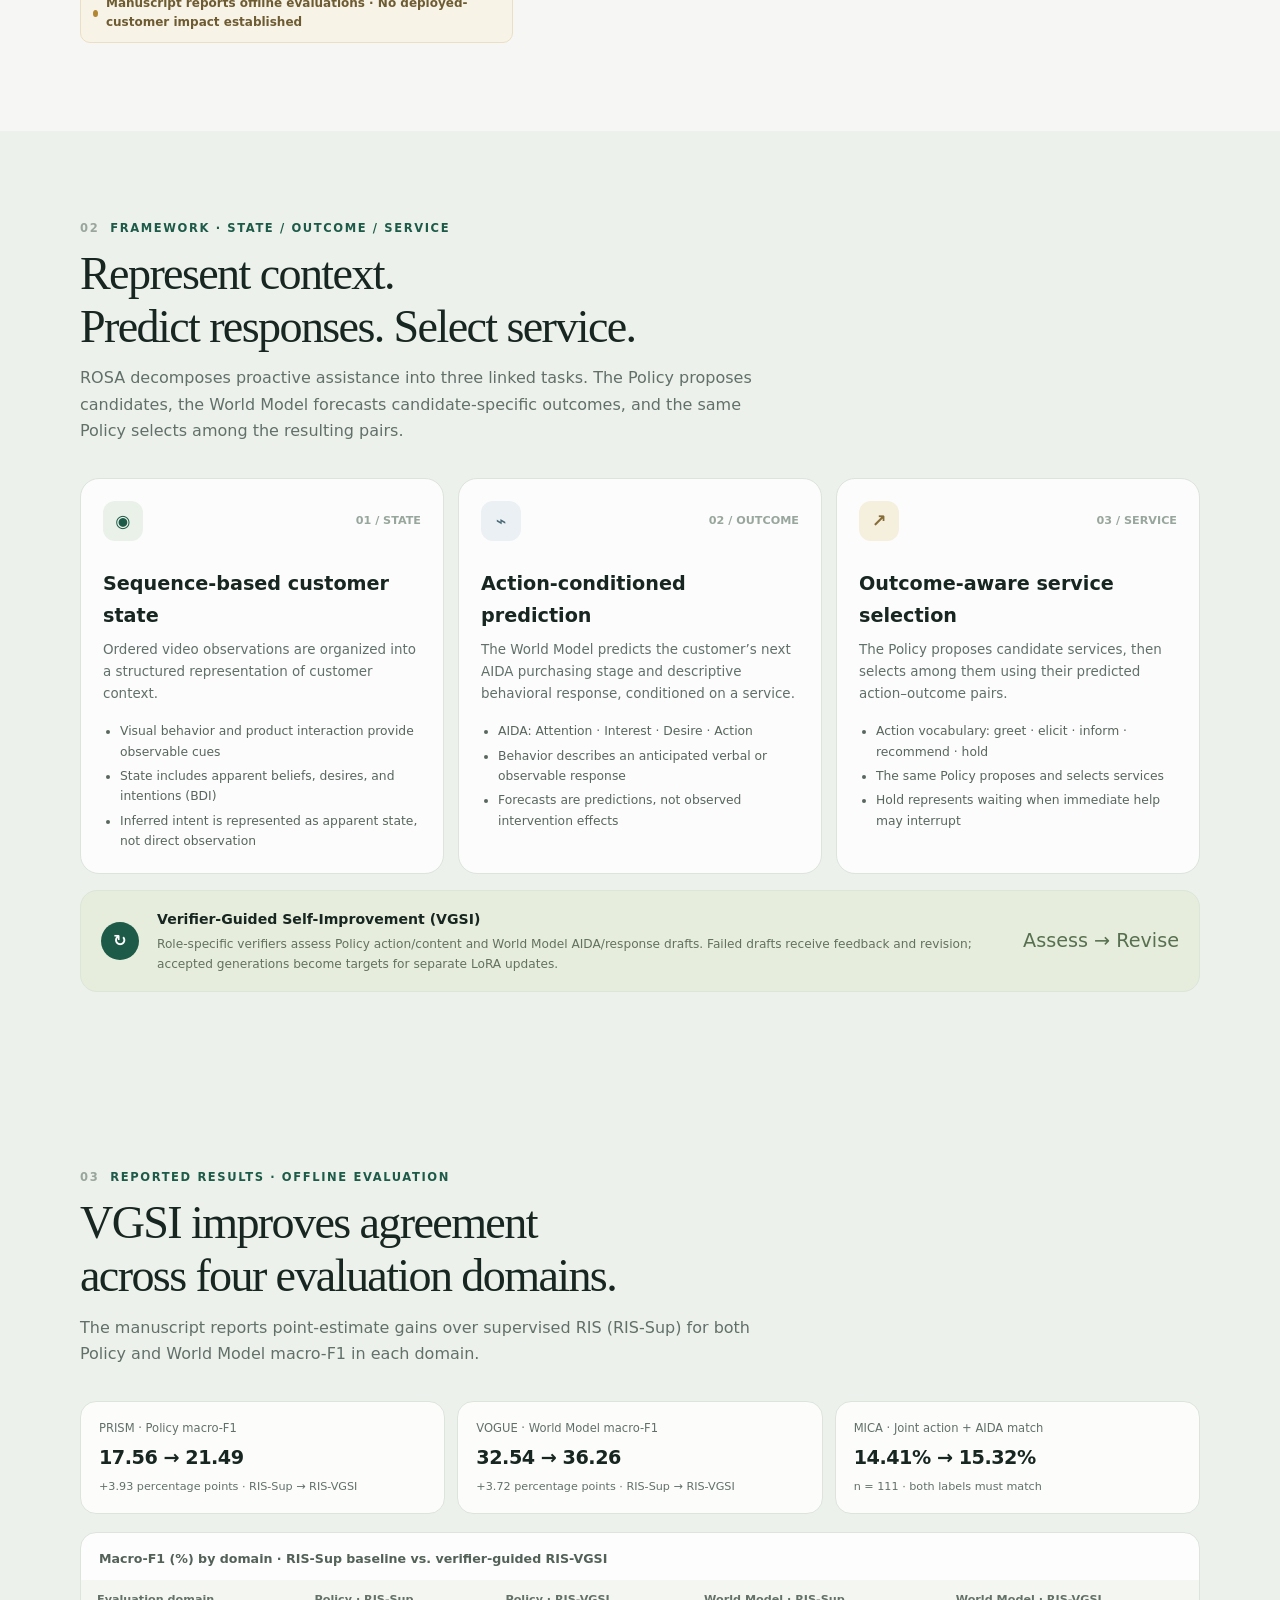
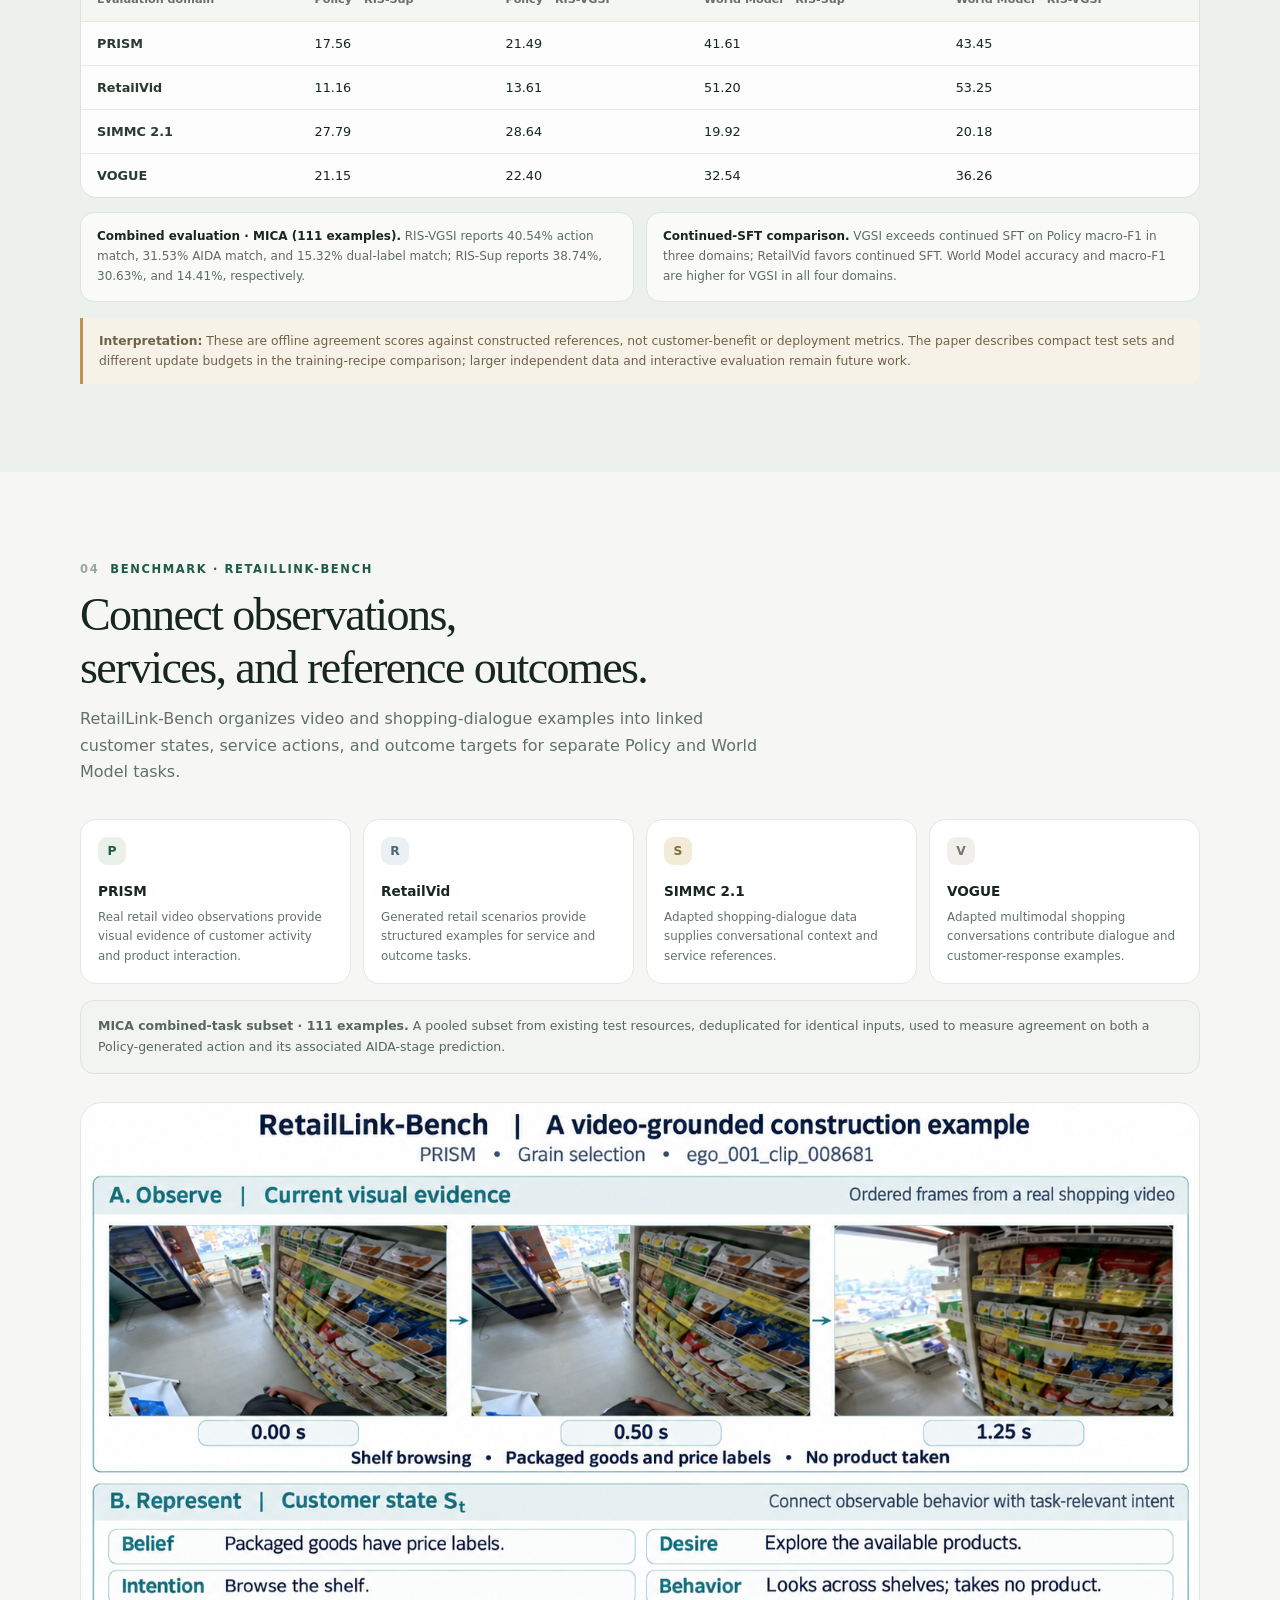
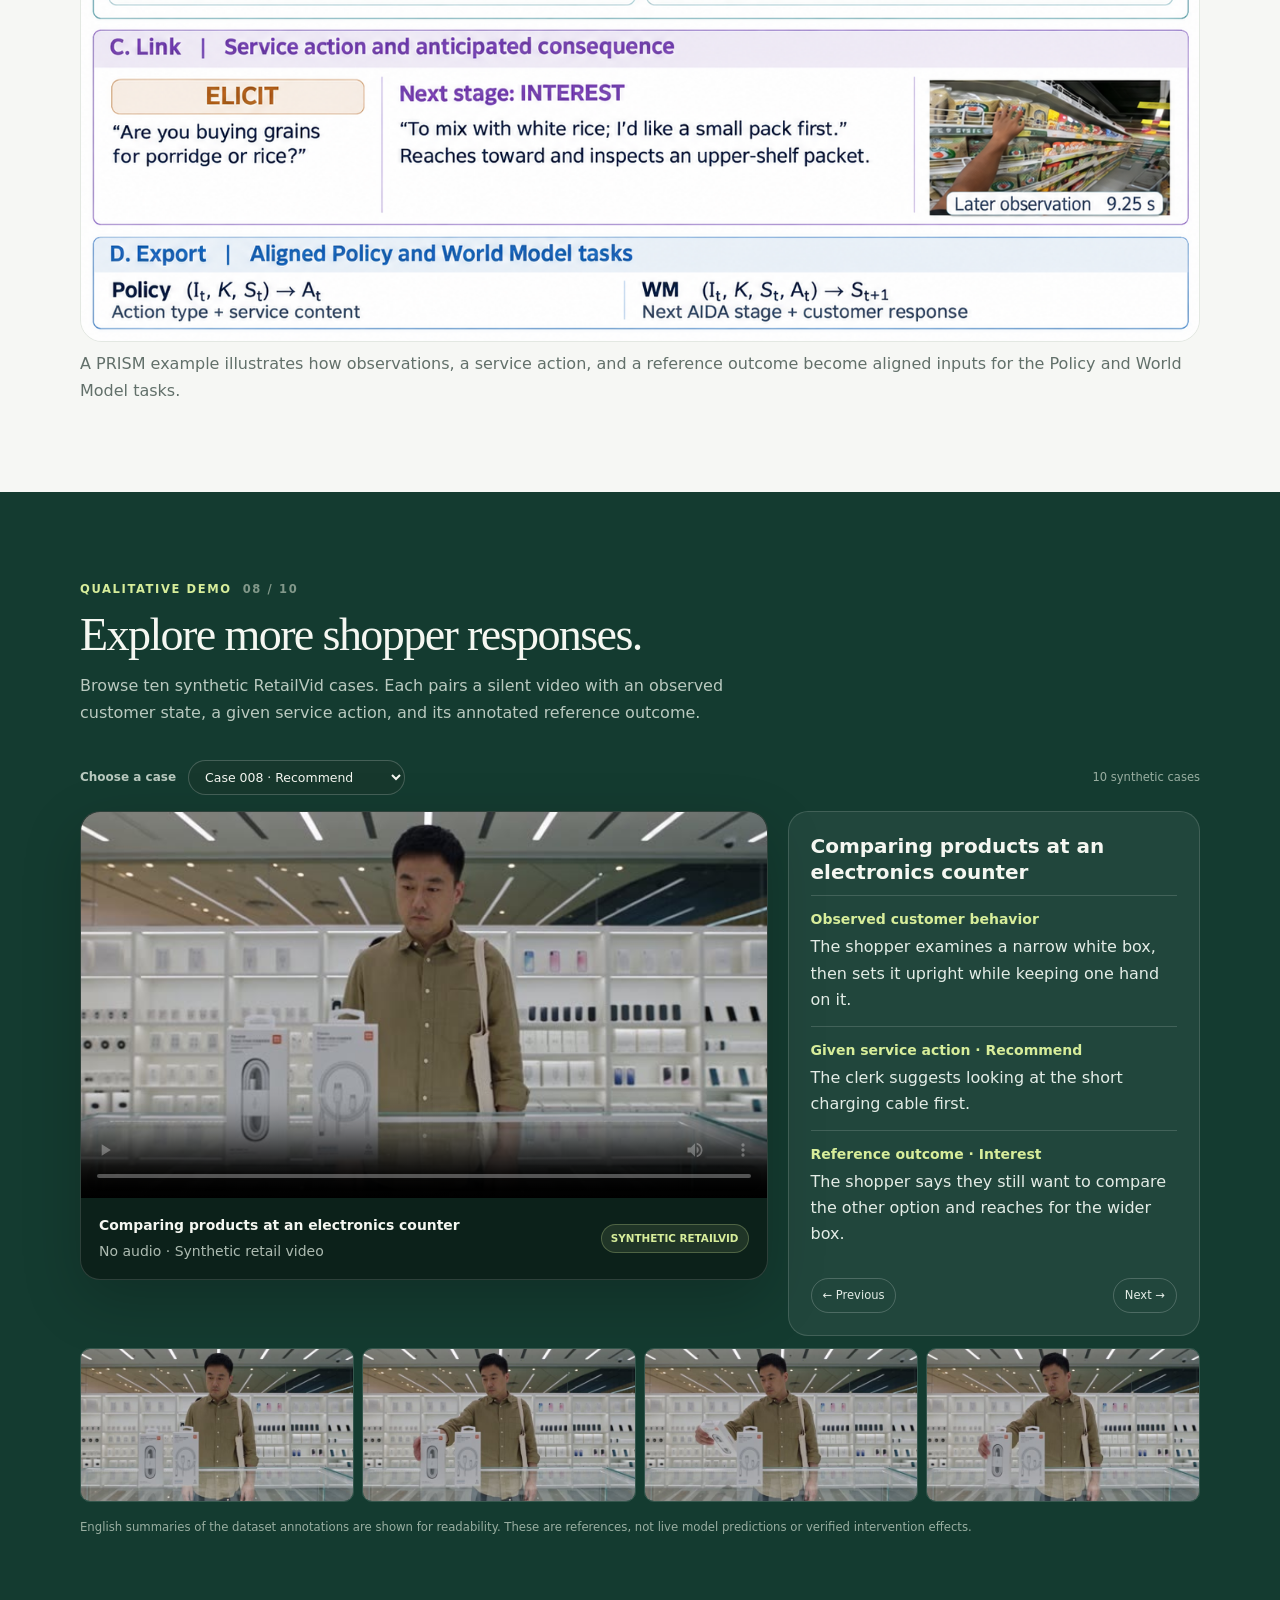
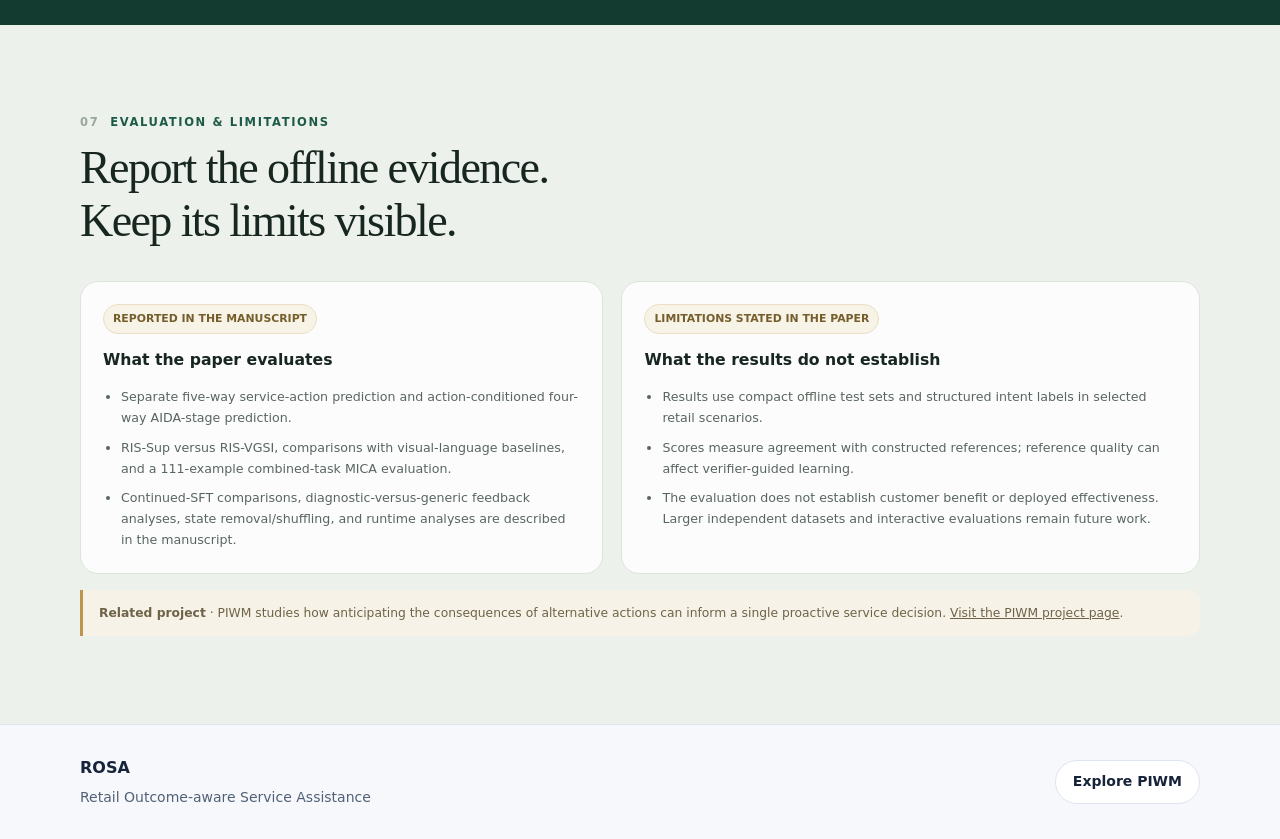
==== commit 22d677c4: "Add ROSA multi-case video demo Co-authored-by: Copilot <223556219+Copilot@users.noreply.github.com>" ====
--- a/rosa/index.html
+++ b/rosa/index.html
@@ -244,6 +244,9 @@
       .feedback-strip { grid-template-columns: auto 1fr; }
       .feedback-loop { display: none; }
       .video-caption { flex-direction: column; }
+      .retailvid-controls { align-items: flex-start; flex-wrap: wrap; }
+      .retailvid-count { margin-left: 0; }
+      .retailvid-frames { grid-template-columns: repeat(2, 1fr); }
       .case-card { padding: 16px; }
       .footer-row { flex-direction: column; }
       .footer-mark { text-align: left; }
@@ -262,6 +265,17 @@
     .retailvid-demo dl > div { padding: 12px 0; border-top: 1px solid rgba(255,255,255,.15); }
     .retailvid-demo dt { color: var(--lime); font-size: .875rem; font-weight: 750; }
     .retailvid-demo dd { margin: 3px 0 0; color: #e3ece6; }
+    .retailvid-controls { display: flex; align-items: center; gap: 12px; margin: 0 0 16px; }
+    .retailvid-controls label { color: #b9c9bf; font-size: .75rem; font-weight: 750; }
+    .retailvid-controls select { max-width: 100%; border: 1px solid rgba(255,255,255,.2); border-radius: 999px; padding: 8px 34px 8px 12px; background: #17382d; color: #f5f7f1; font: inherit; font-size: .78rem; }
+    .retailvid-controls select:disabled, .retailvid-demo .case-steps button:disabled { opacity: .55; cursor: not-allowed; }
+    .retailvid-count { margin-left: auto; color: #99aea1; font-size: .72rem; }
+    .retailvid-demo .case-steps { display: flex; justify-content: space-between; gap: 10px; margin-top: 18px; }
+    .retailvid-demo .case-steps button { border: 1px solid rgba(255,255,255,.2); border-radius: 999px; padding: 7px 11px; background: transparent; color: #e3ece6; cursor: pointer; font-size: .72rem; }
+    .retailvid-demo .case-steps button:hover { background: rgba(255,255,255,.08); }
+    .retailvid-frames { display: grid; grid-template-columns: repeat(4, 1fr); gap: 8px; margin-top: 12px; }
+    .retailvid-frames img { display: block; width: 100%; aspect-ratio: 16 / 9; border: 1px solid rgba(255,255,255,.14); border-radius: 10px; object-fit: cover; }
+    .retailvid-status { margin: 10px 0 0; color: #f2d9a8; font-size: .78rem; }
     .paper-figure { margin: 28px 0 0; }
     .paper-figure img { display: block; width: 100%; height: auto; border: 1px solid var(--line); border-radius: var(--radius); }
     .paper-figure figcaption { margin-top: 9px; color: var(--muted); }
@@ -443,30 +457,42 @@
     <section class="demo" id="demo">
       <div class="wrap">
         <div class="section-head">
-          <div class="section-kicker">QUALITATIVE DEMO</div>
-          <h2>How might a shopper respond to a recommendation?</h2>
-          <p>This synthetic RetailVid example pairs a given service action with an annotated reference outcome.</p>
+          <div class="section-kicker">QUALITATIVE DEMO <span id="casePosition">08 / 10</span></div>
+          <h2>Explore more shopper responses.</h2>
+          <p>Browse ten synthetic RetailVid cases. Each pairs a silent video with an observed customer state, a given service action, and its annotated reference outcome.</p>
+        </div>
+        <div class="retailvid-controls">
+          <label for="caseSelect">Choose a case</label>
+          <select id="caseSelect" aria-label="Choose a RetailVid case" disabled></select>
+          <span id="caseCount" class="retailvid-count"></span>
         </div>
         <div class="demo-grid retailvid-demo">
           <figure class="video-frame">
-            <video controls playsinline preload="metadata" poster="assets/demo_008-poster.jpg" aria-label="Silent synthetic RetailVid clip of a shopper comparing boxed products">
-              <source src="assets/demo_008.mp4" type="video/mp4">
-              <a href="assets/demo_008.mp4">Open the RetailVid MP4</a>
+            <video id="demoVideo" controls playsinline preload="metadata" poster="assets/retailvid/demo_008_1.jpg" aria-label="Silent synthetic RetailVid clip">
+              <source id="videoSource" src="assets/retailvid/demo_008.mp4" type="video/mp4">
+              <a id="videoFallback" href="assets/retailvid/demo_008.mp4">Open the RetailVid MP4</a>
             </video>
             <figcaption class="video-caption">
-              <div><strong>Comparing products at an electronics counter</strong><p>No audio</p></div>
+              <div><strong id="videoTitle">Comparing products at an electronics counter</strong><p>No audio · Synthetic retail video</p></div>
               <span class="mini-tag">SYNTHETIC RETAILVID</span>
             </figcaption>
           </figure>
-          <aside class="demo-side" aria-labelledby="demo-008-title">
-            <h3 id="demo-008-title">Case annotation</h3>
+          <aside class="demo-side" aria-labelledby="caseTitle">
+            <h3 id="caseTitle">Comparing products at an electronics counter</h3>
             <dl>
-              <div><dt>Observed customer behavior</dt><dd>The shopper examines a narrow white box, then sets it upright while keeping one hand on it.</dd></div>
-              <div><dt>Given service action · Recommend</dt><dd>The clerk suggests looking at the short charging cable first.</dd></div>
-              <div><dt>Reference outcome · Interest</dt><dd>The shopper says they still want to compare the other option and reaches for the wider box.</dd></div>
+              <div><dt>Observed customer behavior</dt><dd id="observedBehavior">Loading case annotation…</dd></div>
+              <div><dt id="actionLabel">Given service action</dt><dd id="actionContent"></dd></div>
+              <div><dt id="outcomeLabel">Reference outcome</dt><dd id="outcomeBehavior"></dd></div>
             </dl>
+            <div class="case-steps">
+              <button id="prevCase" type="button" aria-label="Previous case" disabled>← Previous</button>
+              <button id="nextCase" type="button" aria-label="Next case" disabled>Next →</button>
+            </div>
           </aside>
         </div>
+        <div id="frameStrip" class="retailvid-frames" aria-label="Selected input frames"></div>
+        <p id="demoStatus" class="retailvid-status" role="status" hidden></p>
+        <p class="demo-disclaimer">English summaries of the dataset annotations are shown for readability. These are references, not live model predictions or verified intervention effects.</p>
       </div>
     </section>
 
@@ -523,5 +549,6 @@
     });
 
   </script>
+  <script src="app.js"></script>
 </body>
 </html>
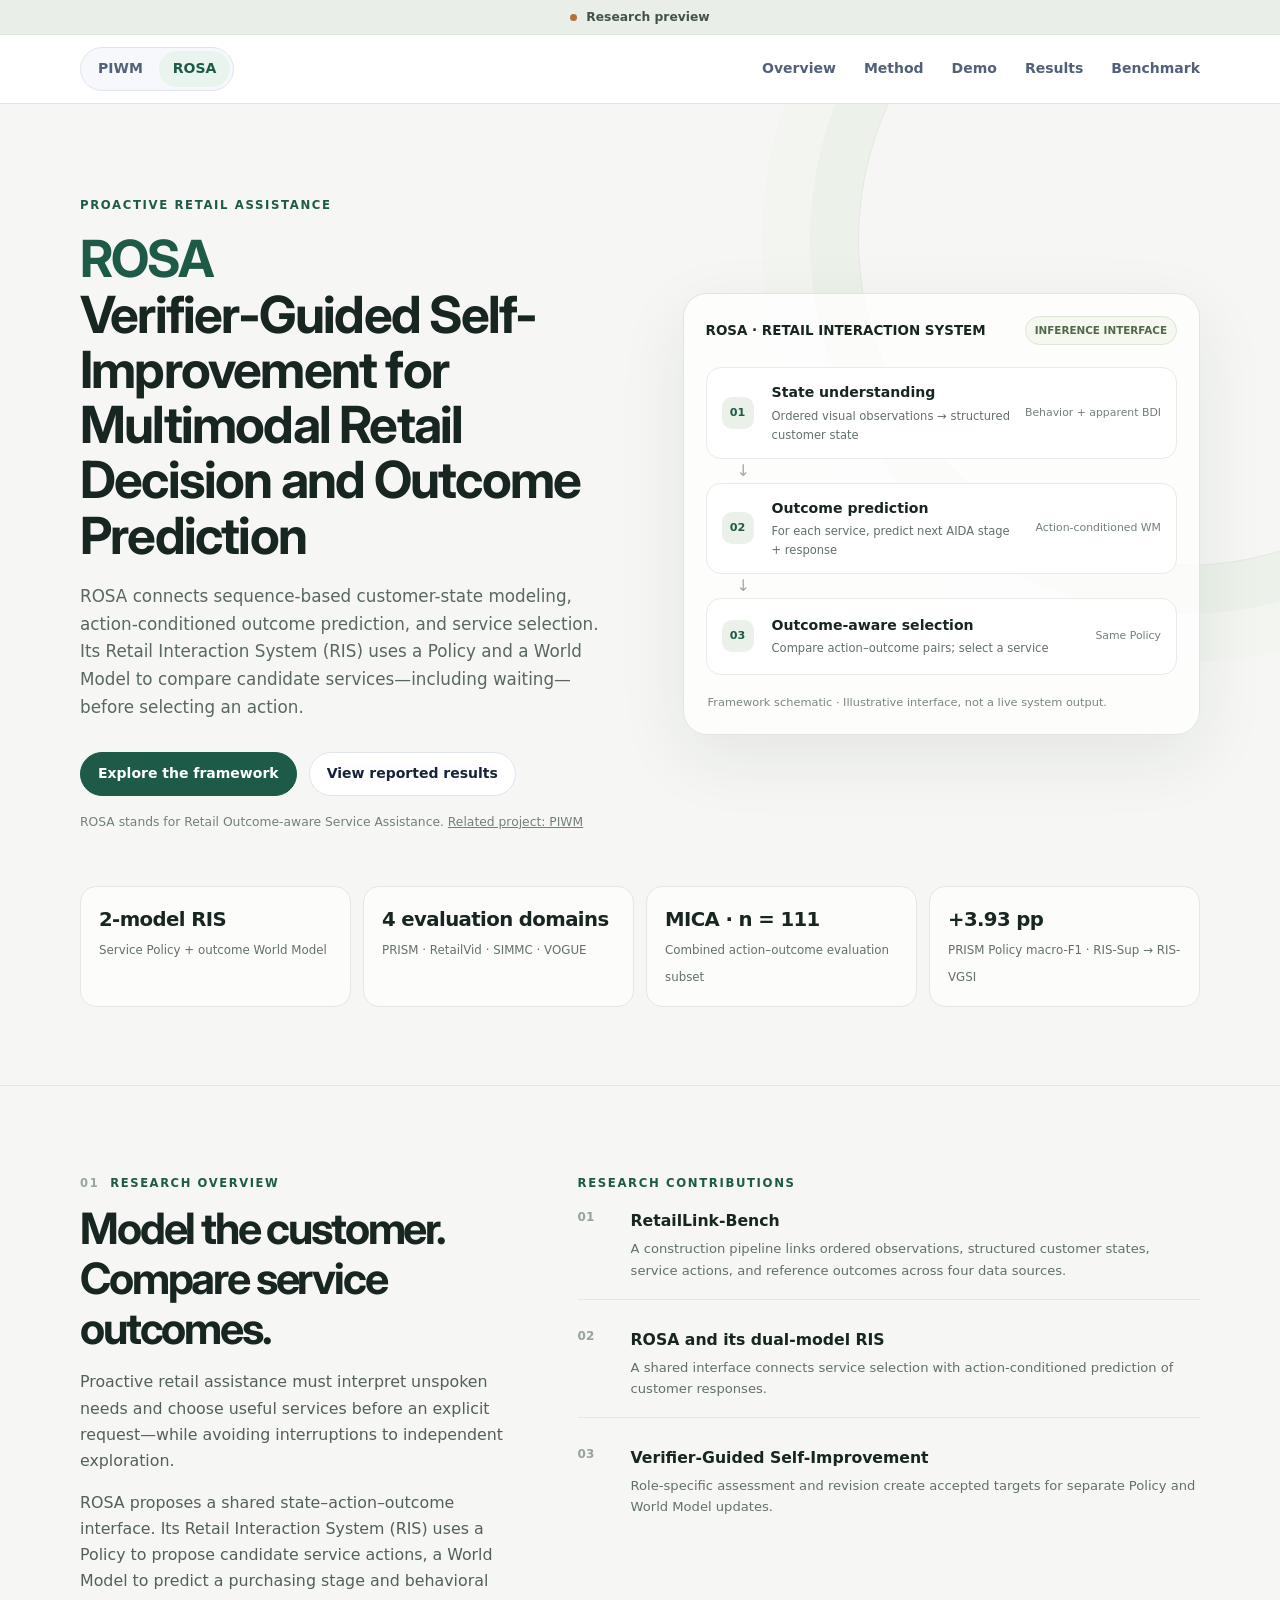
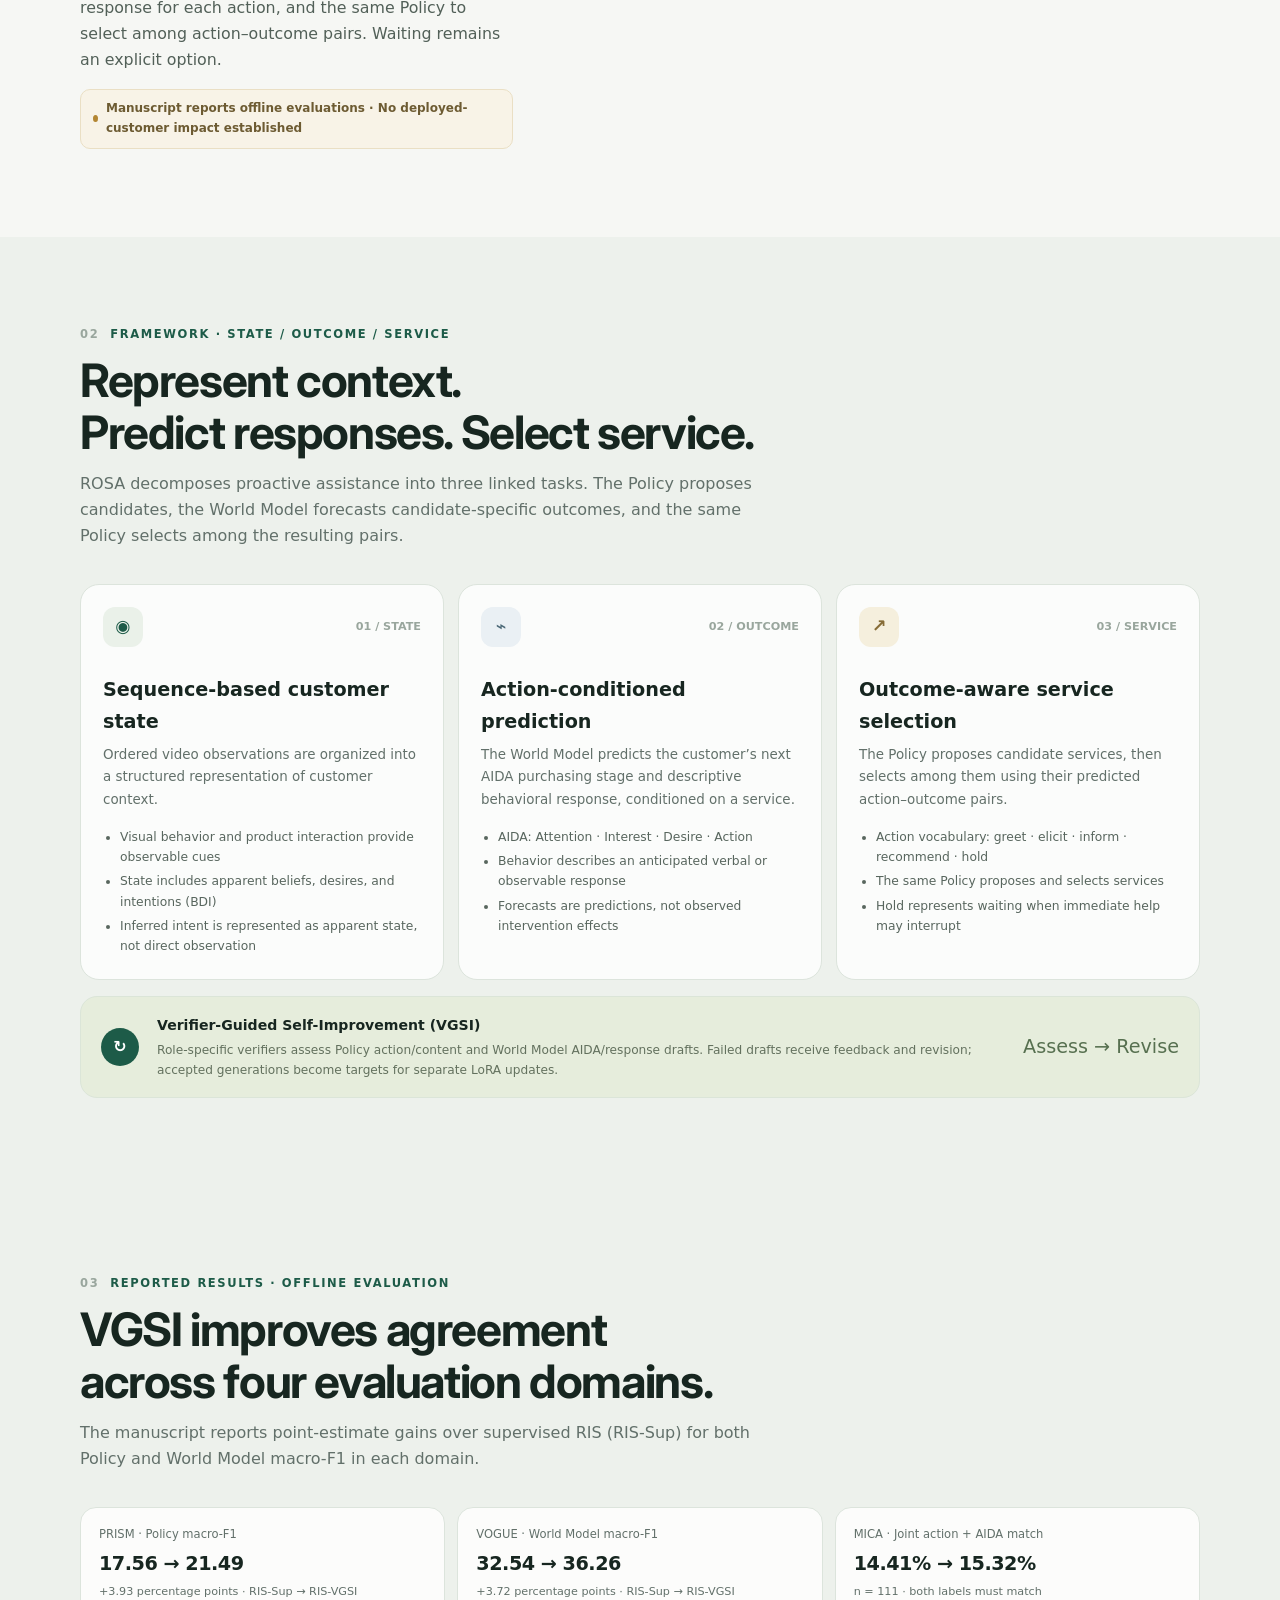
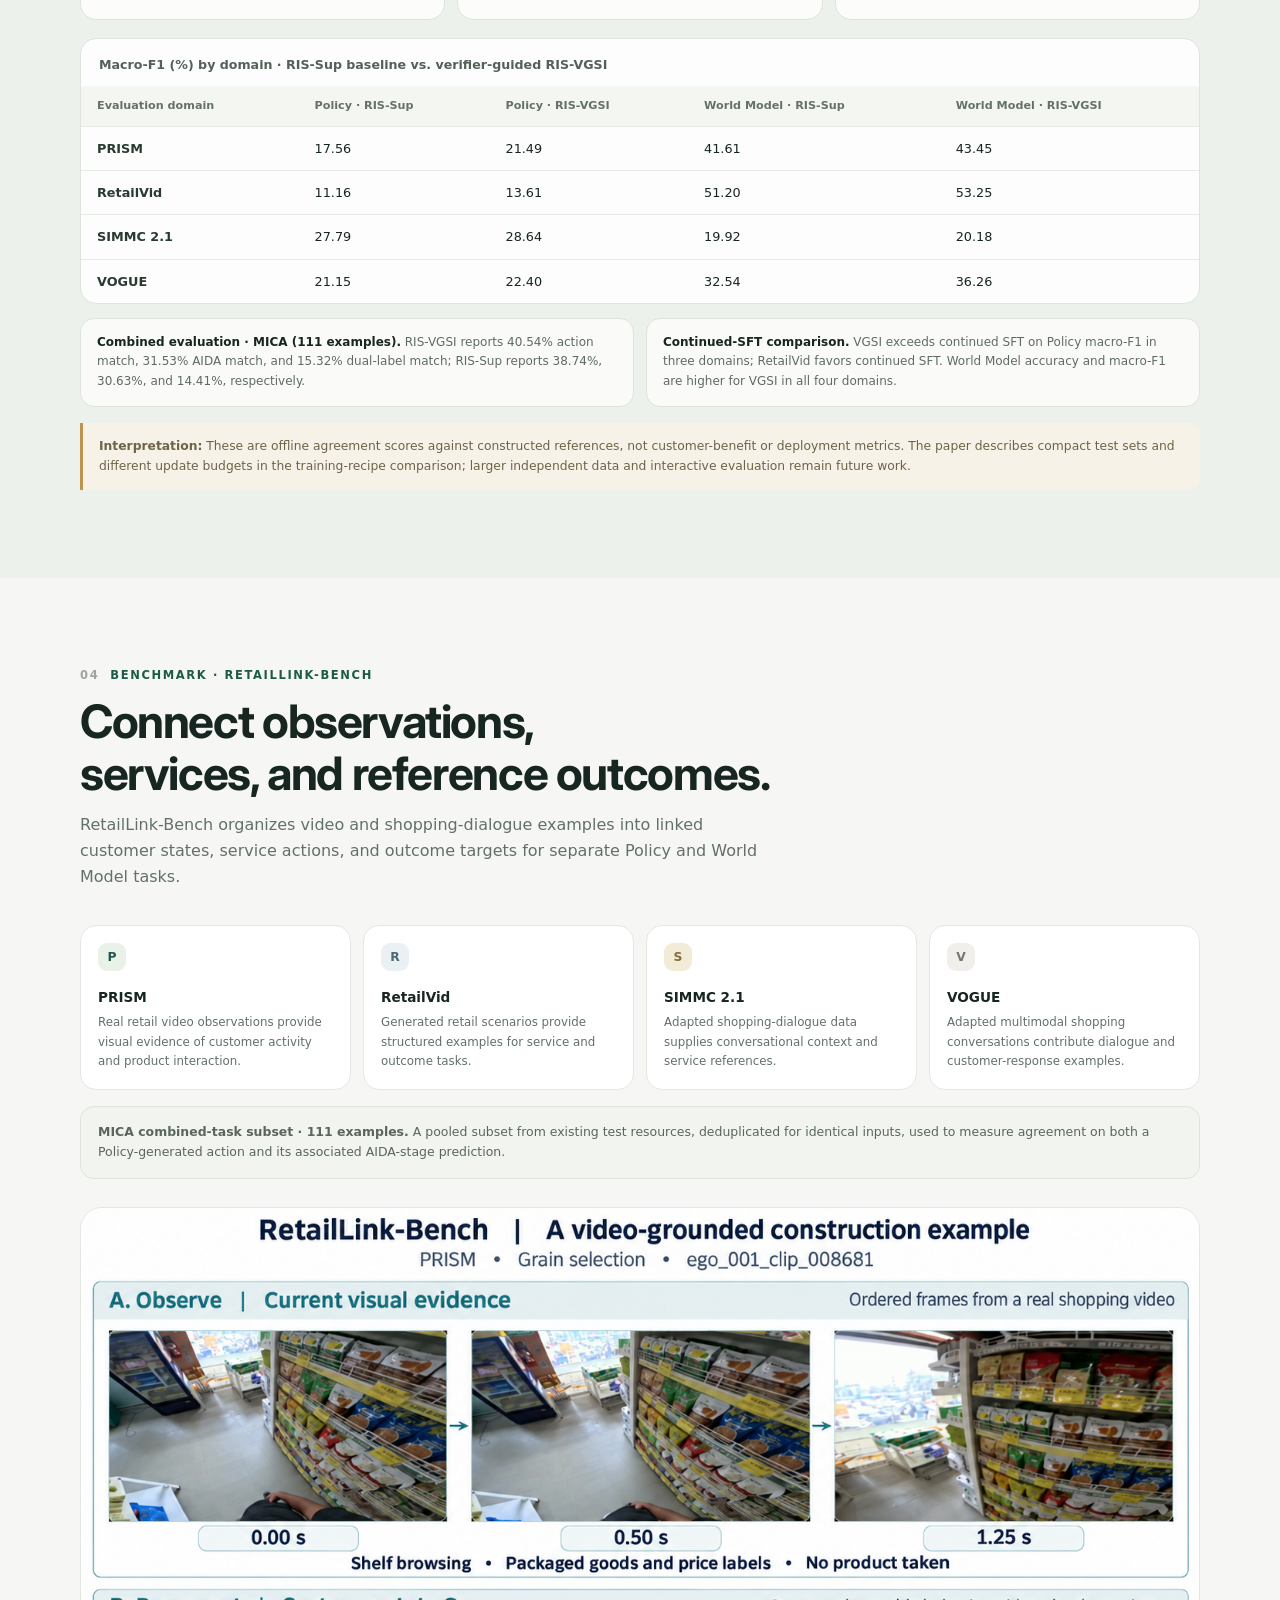
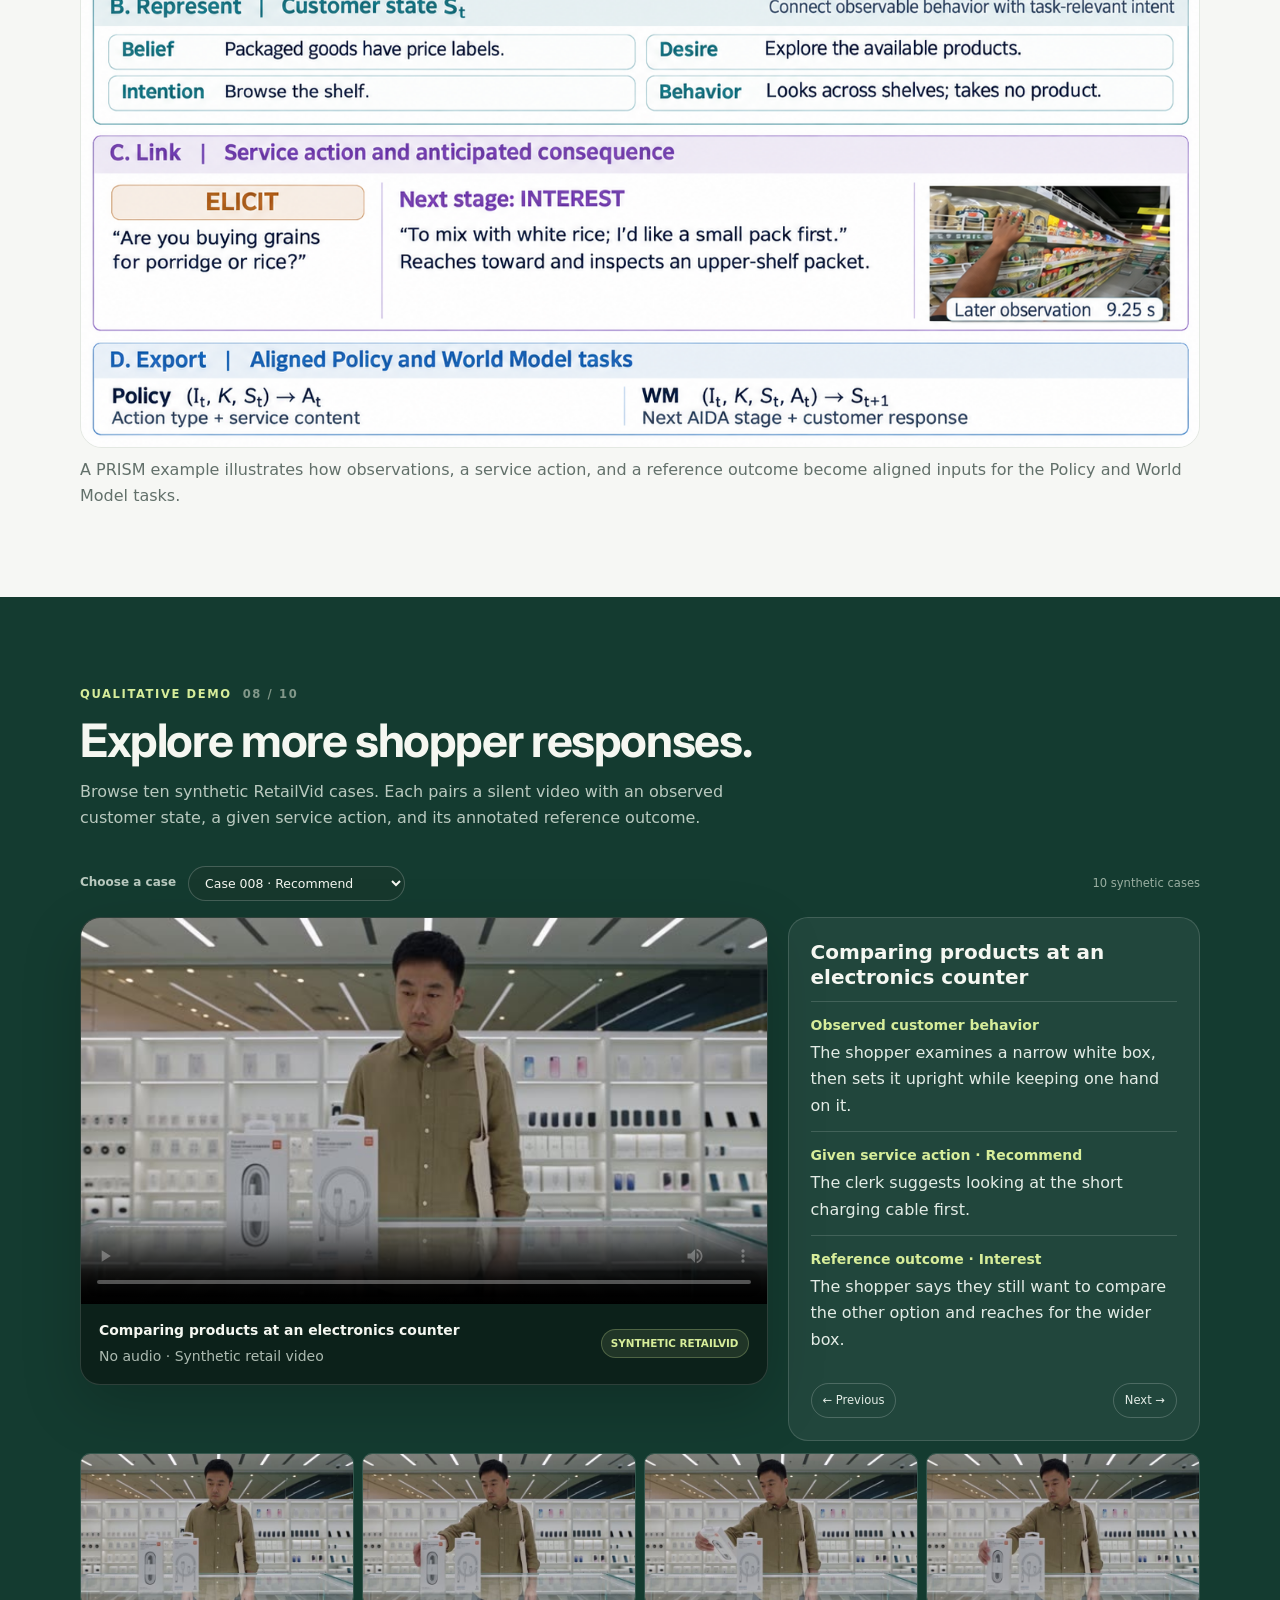
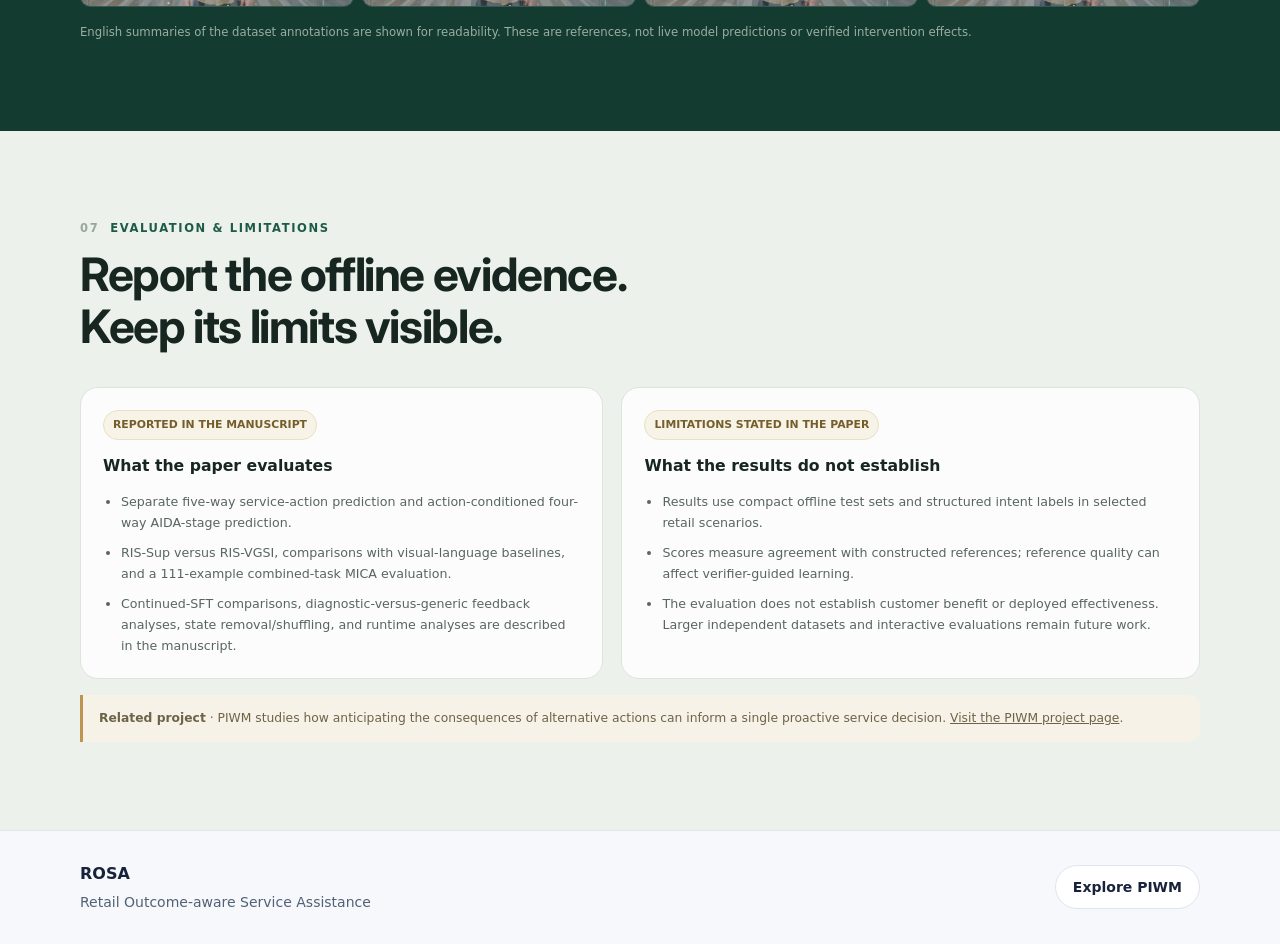
==== commit b8bcab26: "Refine PIWM and ROSA page styling and copy" ====
--- a/rosa/index.html
+++ b/rosa/index.html
@@ -4,7 +4,7 @@
   <meta charset="utf-8">
   <meta name="viewport" content="width=device-width, initial-scale=1">
   <meta name="theme-color" content="#f6f7f4">
-  <meta name="description" content="ROSA: verifier-guided self-improvement for multimodal retail decision and outcome prediction. Confidential internal research preview.">
+  <meta name="description" content="ROSA: verifier-guided self-improvement for multimodal retail decision and outcome prediction.">
   <title>ROSA — Verifier-Guided Self-Improvement for Multimodal Retail Decision and Outcome Prediction</title>
   <meta name="robots" content="noindex">
   <style>
@@ -284,7 +284,7 @@
 </head>
 <body class="research-page project-rosa">
   <div class="notice-bar">
-    <div class="notice-inner"><span class="notice-dot" aria-hidden="true"></span><strong>Internal research preview</strong></div>
+    <div class="notice-inner"><span class="notice-dot" aria-hidden="true"></span><strong>Research preview</strong></div>
   </div>
   <header class="research-header">
     <nav class="research-nav" aria-label="Primary navigation">
--- a/assets/css/research.css
+++ b/assets/css/research.css
@@ -1,9 +1,11 @@
+@import url("https://fonts.googleapis.com/css2?family=Inter:wght@700&display=swap");
+
 .research-page {
   --research-ink: #16233a;
   --research-muted: #526177;
   --research-line: #dfe5ee;
   --research-surface: #f6f8fb;
-  --research-heading: Georgia, "Times New Roman", serif;
+  --research-heading: Inter, system-ui, -apple-system, "Segoe UI", sans-serif;
   --research-accent: #4538b2;
   --research-tint: #efedff;
   font-family: system-ui, -apple-system, "Segoe UI", sans-serif;
@@ -17,12 +19,39 @@
 .research-page h1,
 .research-page h2 {
   font-family: var(--research-heading);
-  font-weight: 500;
+  font-weight: 700;
+  letter-spacing: -.03em;
+}
+
+.research-page .hero h1 {
   letter-spacing: -.035em;
 }
 
-.research-page .hero h1 {
-  letter-spacing: -.045em;
+.research-page.project-piwm .hero {
+  padding: clamp(32px, 5vw, 60px) 0 25px;
+  border-bottom: 0;
+  background: linear-gradient(180deg, #eef4ff 0%, #f8faff 58%, #fff 100%);
+}
+
+.research-page.project-piwm .hero h1 {
+  max-width: 950px;
+  margin: 0 auto 18px;
+  color: var(--research-ink);
+  font-size: clamp(1.9rem, 4.5vw, 3.25rem);
+  line-height: 1.13;
+  text-wrap: balance;
+}
+
+.project-piwm .hero .authors {
+  margin-top: 0;
+}
+
+.project-piwm .hero .hero-actions {
+  margin-top: 20px;
+}
+
+.research-page.project-piwm .teaser-section {
+  padding-top: 4px;
 }
 
 .research-page.project-rosa .hero h1.paper-title {
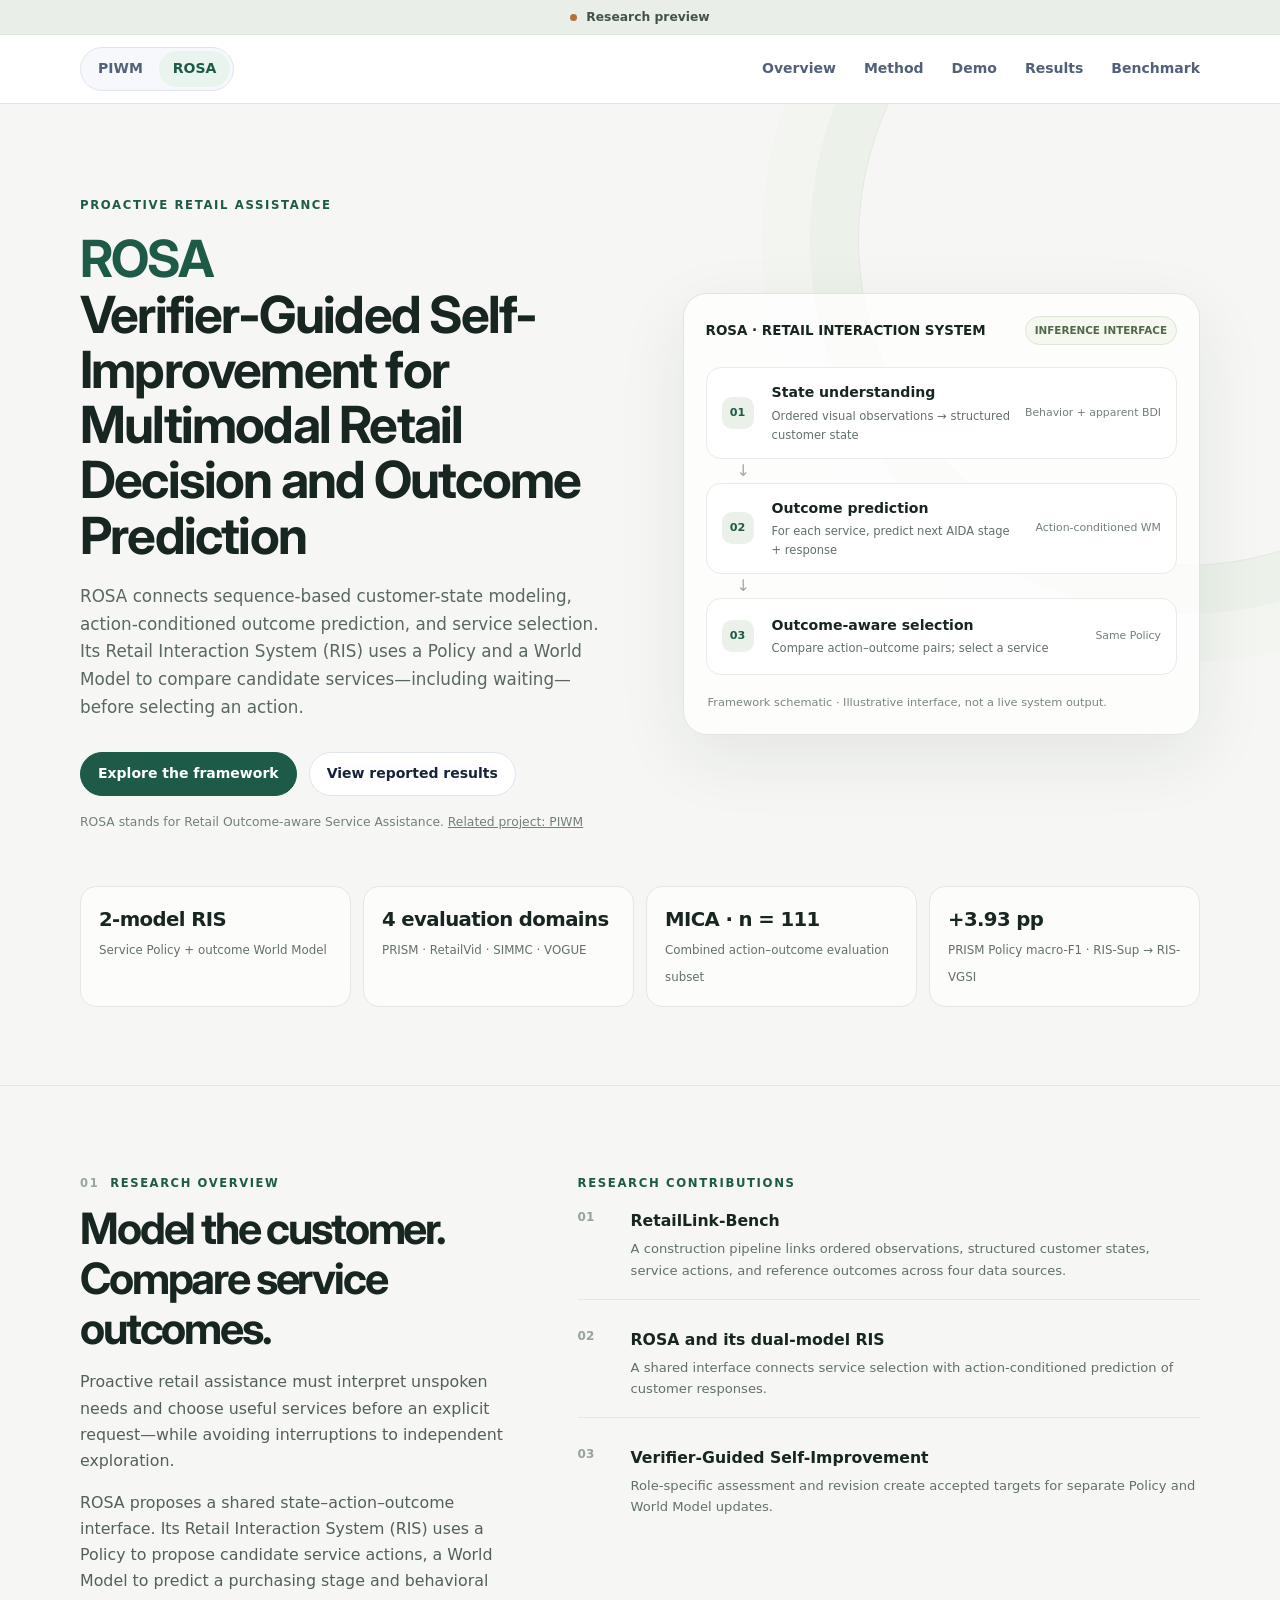
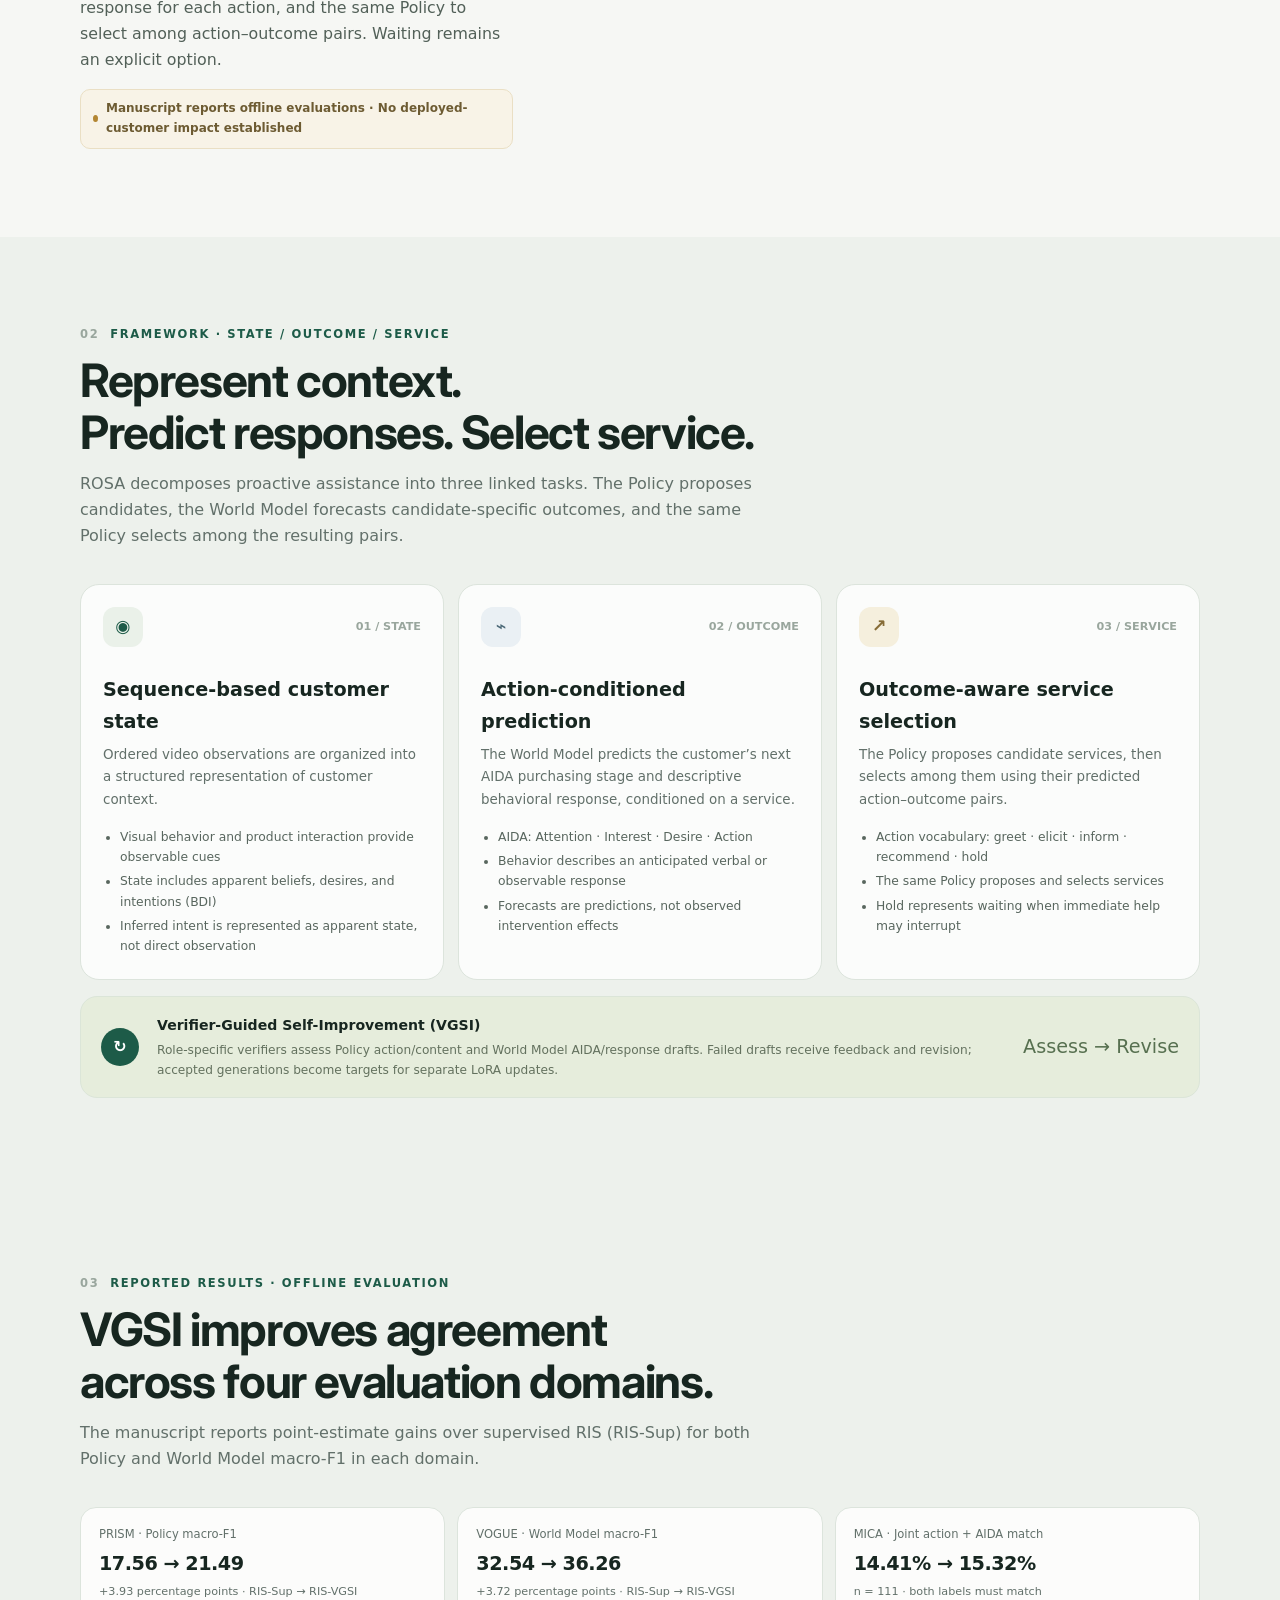
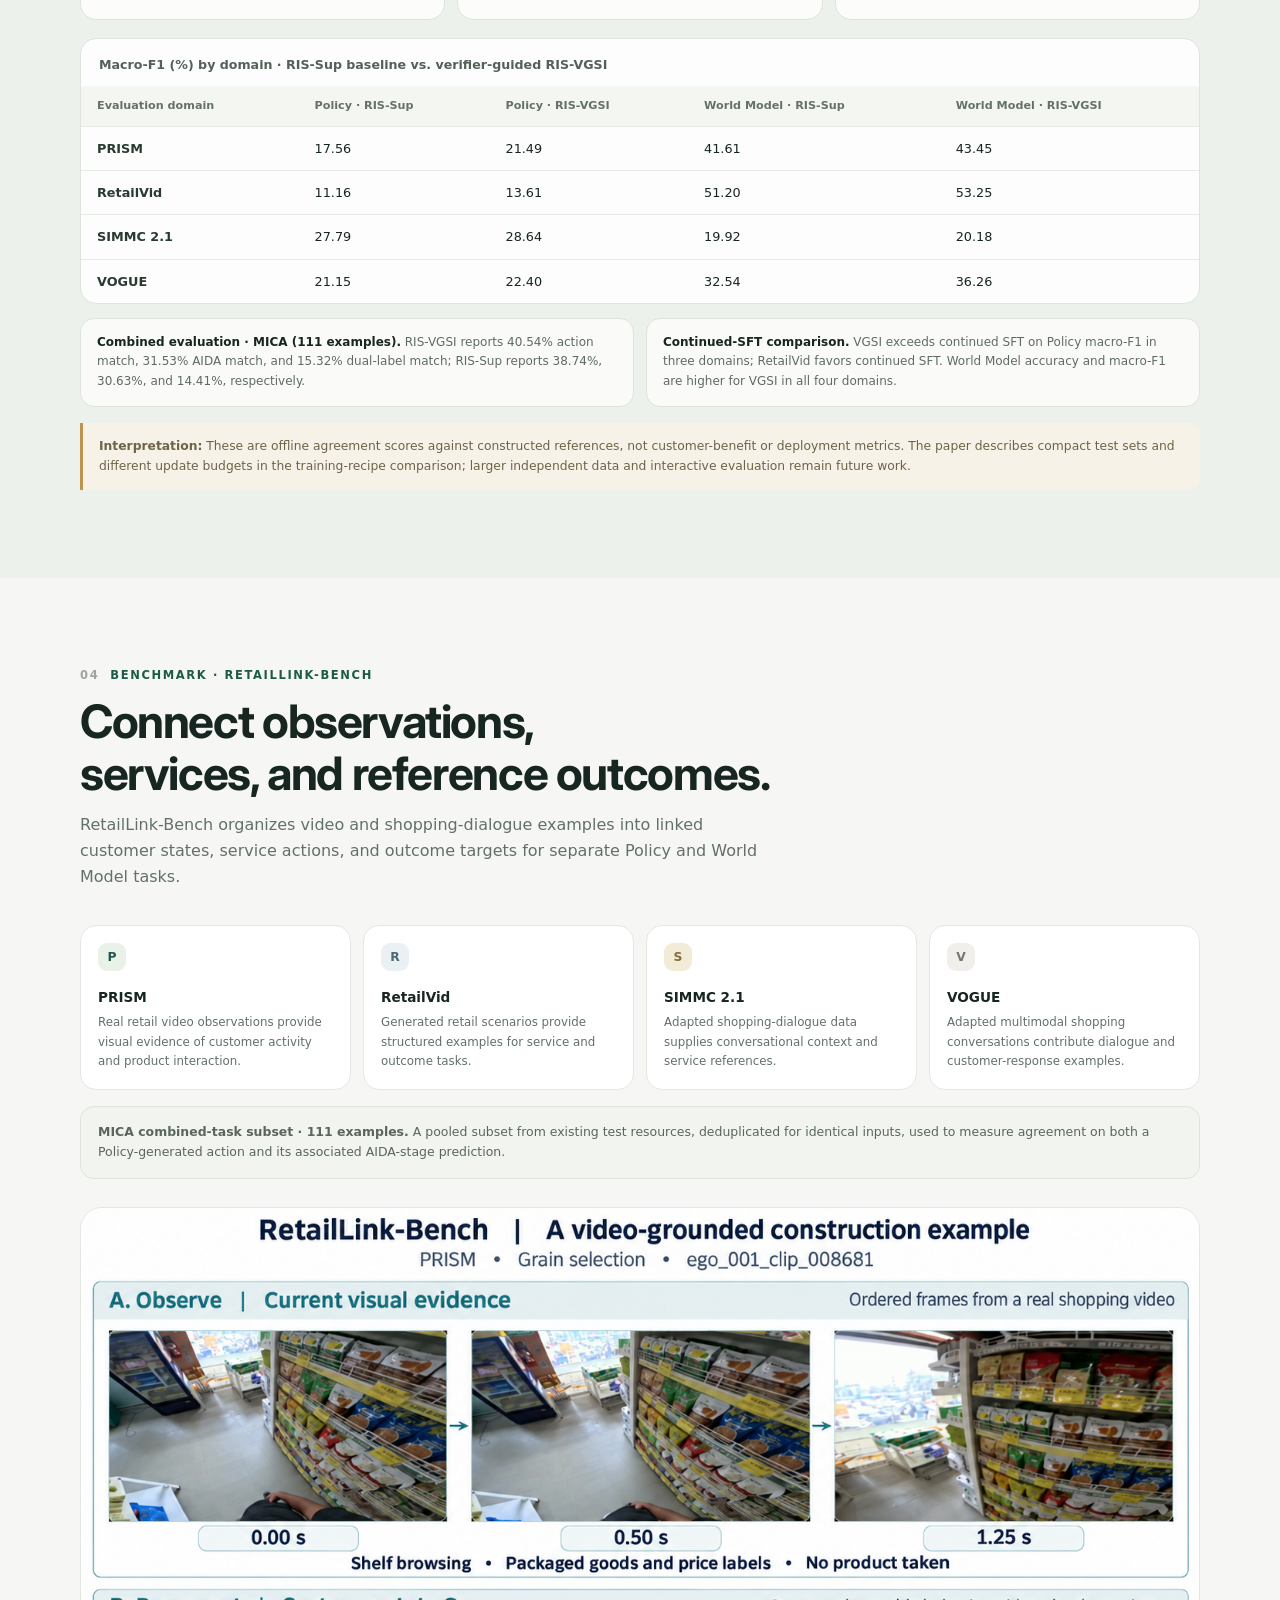
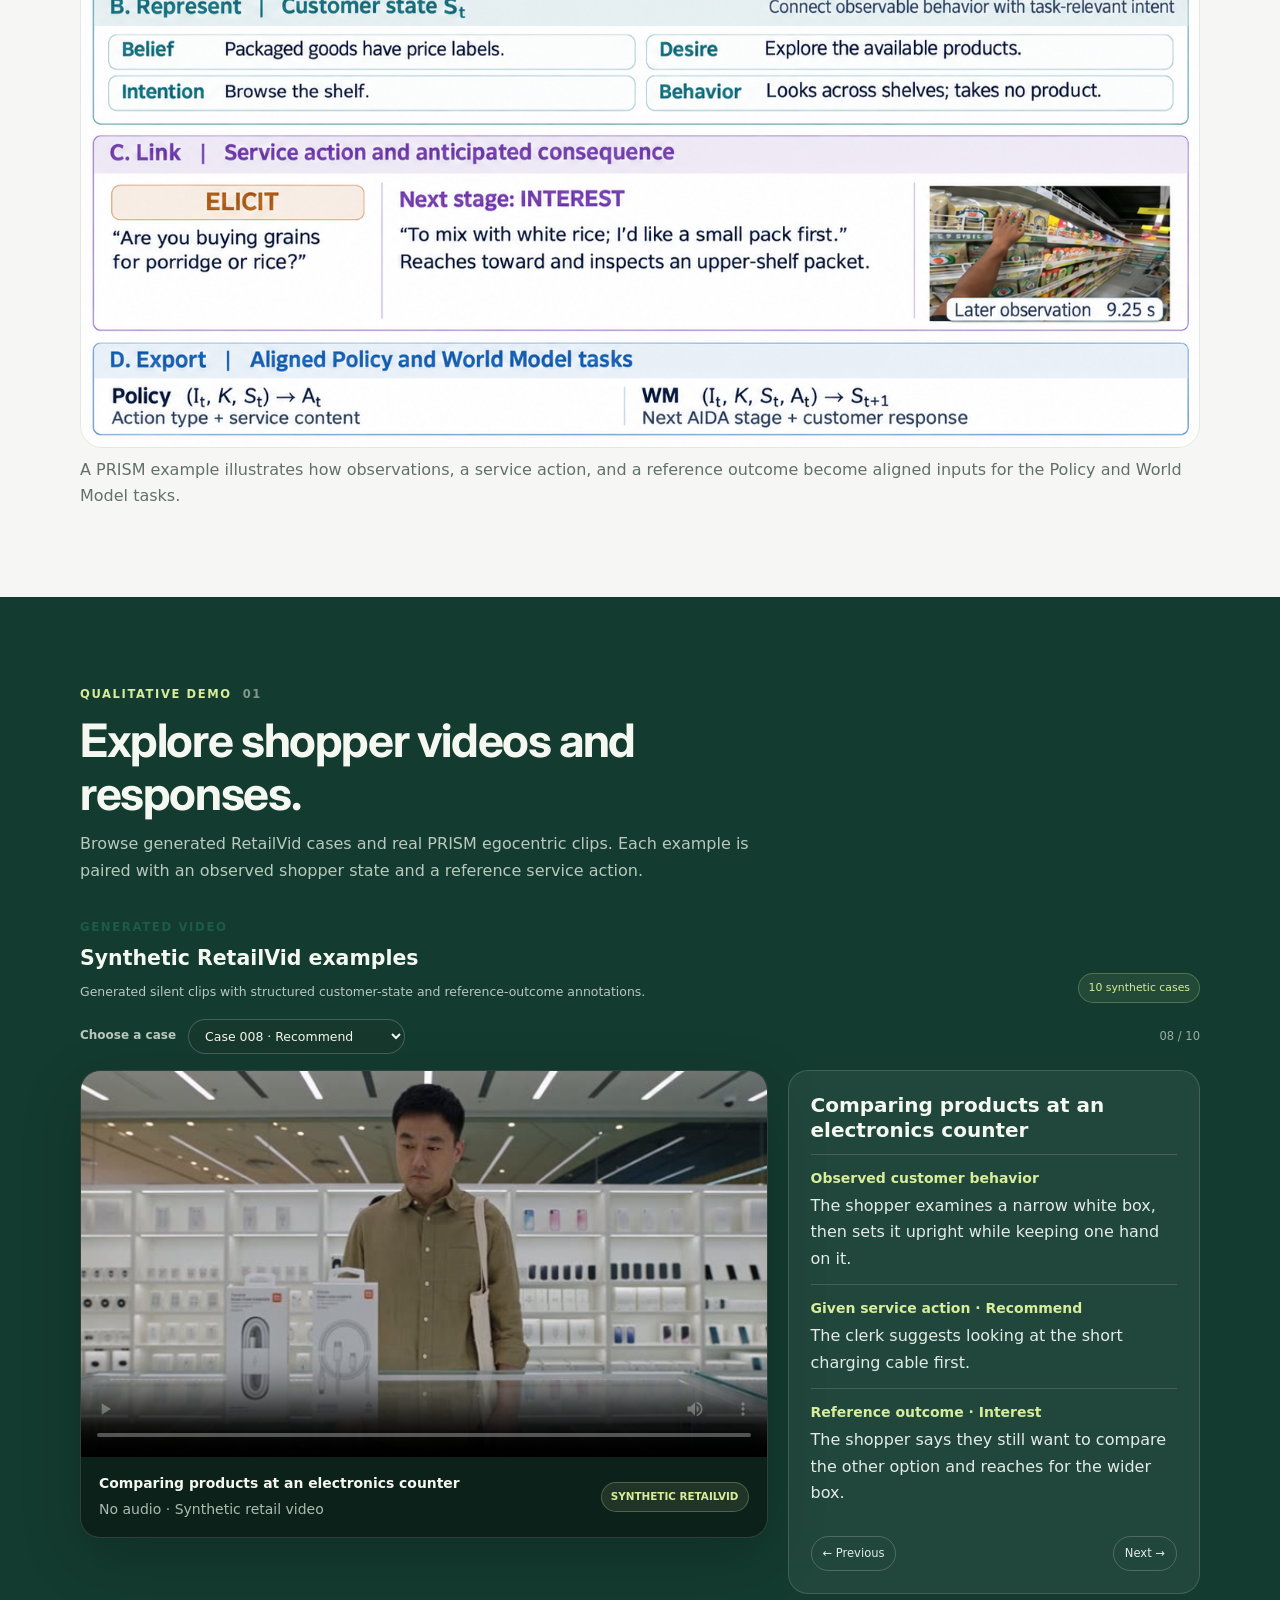
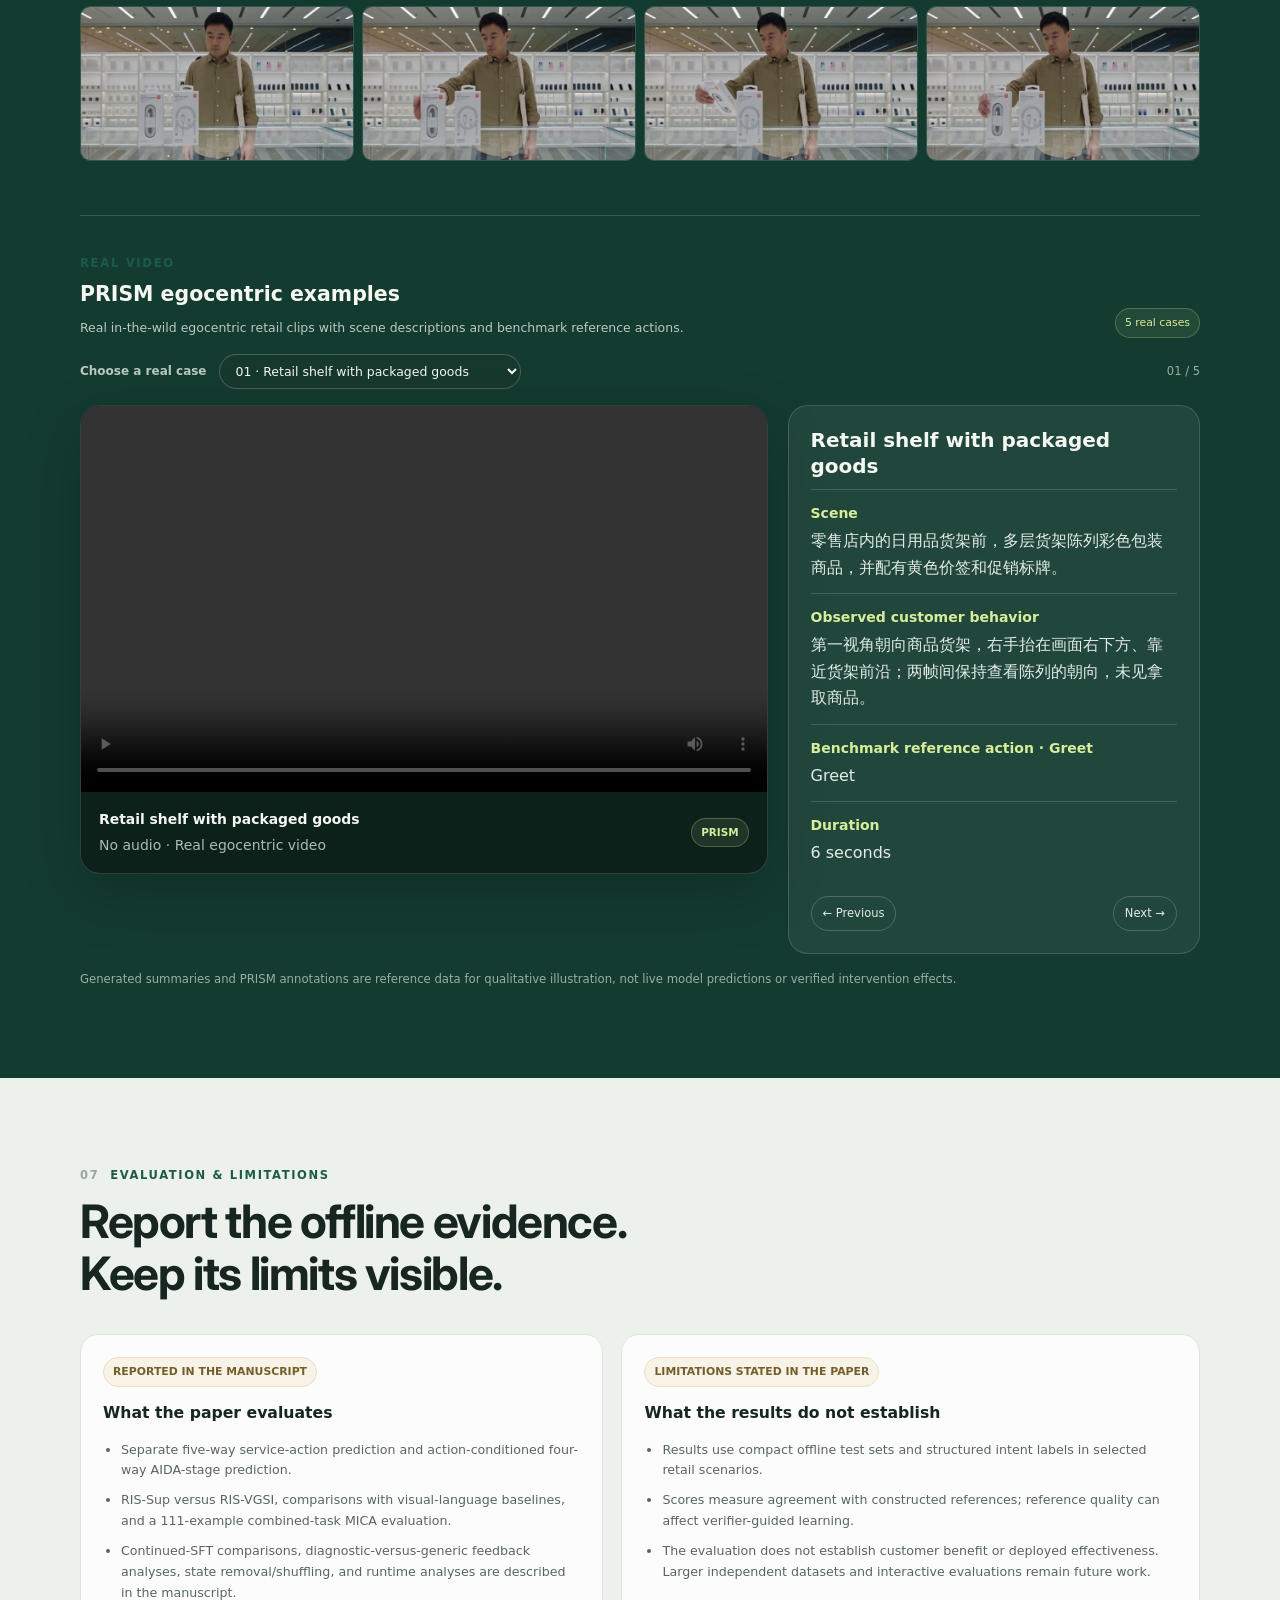
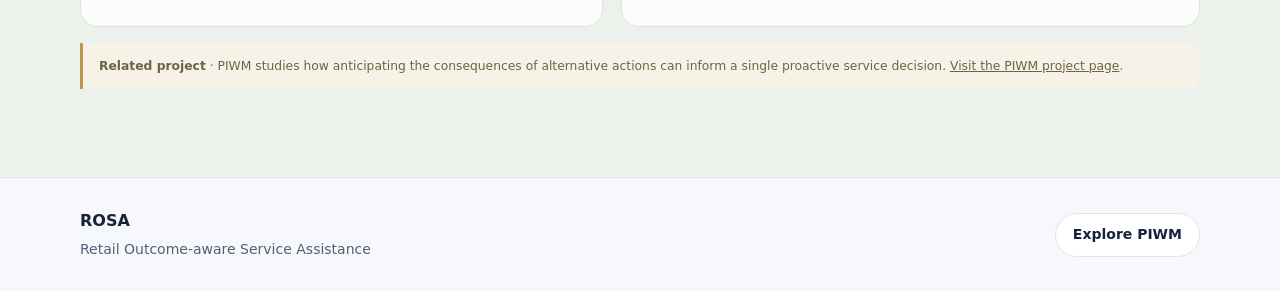
==== commit 653d8495: "Add real videos" ====
--- a/rosa/index.html
+++ b/rosa/index.html
@@ -276,6 +276,12 @@
     .retailvid-frames { display: grid; grid-template-columns: repeat(4, 1fr); gap: 8px; margin-top: 12px; }
     .retailvid-frames img { display: block; width: 100%; aspect-ratio: 16 / 9; border: 1px solid rgba(255,255,255,.14); border-radius: 10px; object-fit: cover; }
     .retailvid-status { margin: 10px 0 0; color: #f2d9a8; font-size: .78rem; }
+    .demo-subsection + .demo-subsection { margin-top: 54px; border-top: 1px solid rgba(255,255,255,.16); padding-top: 38px; }
+    .demo-subsection-head { display: flex; align-items: flex-end; justify-content: space-between; gap: 20px; margin-bottom: 16px; }
+    .demo-subsection-head h3 { margin: 5px 0 0; font-size: 1.28rem; }
+    .demo-subsection-head p { max-width: 620px; margin: 6px 0 0; color: #b9c9bf; font-size: .78rem; }
+    .demo-subsection-count { flex: 0 0 auto; border: 1px solid rgba(215,237,154,.25); border-radius: 999px; padding: 5px 9px; background: rgba(215,237,154,.08); color: var(--lime); font-size: .68rem; }
+    .demo-subsection.real { background: transparent; }
     .paper-figure { margin: 28px 0 0; }
     .paper-figure img { display: block; width: 100%; height: auto; border: 1px solid var(--line); border-radius: var(--radius); }
     .paper-figure figcaption { margin-top: 9px; color: var(--muted); }
@@ -457,42 +463,94 @@
     <section class="demo" id="demo">
       <div class="wrap">
         <div class="section-head">
-          <div class="section-kicker">QUALITATIVE DEMO <span id="casePosition">08 / 10</span></div>
-          <h2>Explore more shopper responses.</h2>
-          <p>Browse ten synthetic RetailVid cases. Each pairs a silent video with an observed customer state, a given service action, and its annotated reference outcome.</p>
-        </div>
-        <div class="retailvid-controls">
-          <label for="caseSelect">Choose a case</label>
-          <select id="caseSelect" aria-label="Choose a RetailVid case" disabled></select>
-          <span id="caseCount" class="retailvid-count"></span>
-        </div>
-        <div class="demo-grid retailvid-demo">
-          <figure class="video-frame">
-            <video id="demoVideo" controls playsinline preload="metadata" poster="assets/retailvid/demo_008_1.jpg" aria-label="Silent synthetic RetailVid clip">
-              <source id="videoSource" src="assets/retailvid/demo_008.mp4" type="video/mp4">
-              <a id="videoFallback" href="assets/retailvid/demo_008.mp4">Open the RetailVid MP4</a>
-            </video>
-            <figcaption class="video-caption">
-              <div><strong id="videoTitle">Comparing products at an electronics counter</strong><p>No audio · Synthetic retail video</p></div>
-              <span class="mini-tag">SYNTHETIC RETAILVID</span>
-            </figcaption>
-          </figure>
-          <aside class="demo-side" aria-labelledby="caseTitle">
-            <h3 id="caseTitle">Comparing products at an electronics counter</h3>
-            <dl>
-              <div><dt>Observed customer behavior</dt><dd id="observedBehavior">Loading case annotation…</dd></div>
-              <div><dt id="actionLabel">Given service action</dt><dd id="actionContent"></dd></div>
-              <div><dt id="outcomeLabel">Reference outcome</dt><dd id="outcomeBehavior"></dd></div>
-            </dl>
-            <div class="case-steps">
-              <button id="prevCase" type="button" aria-label="Previous case" disabled>← Previous</button>
-              <button id="nextCase" type="button" aria-label="Next case" disabled>Next →</button>
+          <div class="section-kicker">QUALITATIVE DEMO <span>01</span></div>
+          <h2>Explore shopper videos and responses.</h2>
+          <p>Browse generated RetailVid cases and real PRISM egocentric clips. Each example is paired with an observed shopper state and a reference service action.</p>
+        </div>
+        <div class="demo-subsection">
+          <div class="demo-subsection-head">
+            <div>
+              <div class="eyebrow">Generated video</div>
+              <h3>Synthetic RetailVid examples</h3>
+              <p>Generated silent clips with structured customer-state and reference-outcome annotations.</p>
             </div>
-          </aside>
-        </div>
-        <div id="frameStrip" class="retailvid-frames" aria-label="Selected input frames"></div>
+            <span id="caseCount" class="demo-subsection-count">Loading cases</span>
+          </div>
+          <div class="retailvid-controls">
+            <label for="caseSelect">Choose a case</label>
+            <select id="caseSelect" aria-label="Choose a RetailVid case" disabled></select>
+            <span id="casePosition" class="retailvid-count">08 / 10</span>
+          </div>
+          <div class="demo-grid retailvid-demo">
+            <figure class="video-frame">
+              <video id="demoVideo" controls playsinline preload="metadata" poster="assets/retailvid/demo_008_1.jpg" aria-label="Silent synthetic RetailVid clip">
+                <source id="videoSource" src="assets/retailvid/demo_008.mp4" type="video/mp4">
+                <a id="videoFallback" href="assets/retailvid/demo_008.mp4">Open the RetailVid MP4</a>
+              </video>
+              <figcaption class="video-caption">
+                <div><strong id="videoTitle">Comparing products at an electronics counter</strong><p>No audio · Synthetic retail video</p></div>
+                <span class="mini-tag">SYNTHETIC RETAILVID</span>
+              </figcaption>
+            </figure>
+            <aside class="demo-side" aria-labelledby="caseTitle">
+              <h3 id="caseTitle">Comparing products at an electronics counter</h3>
+              <dl>
+                <div><dt>Observed customer behavior</dt><dd id="observedBehavior">Loading case annotation…</dd></div>
+                <div><dt id="actionLabel">Given service action</dt><dd id="actionContent"></dd></div>
+                <div><dt id="outcomeLabel">Reference outcome</dt><dd id="outcomeBehavior"></dd></div>
+              </dl>
+              <div class="case-steps">
+                <button id="prevCase" type="button" aria-label="Previous case" disabled>← Previous</button>
+                <button id="nextCase" type="button" aria-label="Next case" disabled>Next →</button>
+              </div>
+            </aside>
+          </div>
+          <div id="frameStrip" class="retailvid-frames" aria-label="Selected input frames"></div>
+        </div>
+
+        <div class="demo-subsection real">
+          <div class="demo-subsection-head">
+            <div>
+              <div class="eyebrow">Real video</div>
+              <h3>PRISM egocentric examples</h3>
+              <p>Real in-the-wild egocentric retail clips with scene descriptions and benchmark reference actions.</p>
+            </div>
+            <span id="realCount" class="demo-subsection-count">Loading real cases</span>
+          </div>
+          <div class="retailvid-controls">
+            <label for="realSelect">Choose a real case</label>
+            <select id="realSelect" aria-label="Choose a PRISM real-video case" disabled></select>
+            <span id="realPosition" class="retailvid-count">01 / 5</span>
+          </div>
+          <div class="demo-grid retailvid-demo">
+            <figure class="video-frame">
+              <video id="realVideo" controls playsinline preload="metadata" aria-label="Real PRISM egocentric retail clip">
+                <source id="realVideoSource" src="assets/prism/prism_ego_001_clip_006283.mp4" type="video/mp4">
+                <a id="realVideoFallback" href="assets/prism/prism_ego_001_clip_006283.mp4">Open the PRISM MP4</a>
+              </video>
+              <figcaption class="video-caption">
+                <div><strong id="realVideoTitle">Daily goods at a retail shelf</strong><p>No audio · Real egocentric video</p></div>
+                <span class="mini-tag">PRISM</span>
+              </figcaption>
+            </figure>
+            <aside class="demo-side" aria-labelledby="realCaseTitle">
+              <h3 id="realCaseTitle">Retail shelf scene</h3>
+              <dl>
+                <div><dt>Scene</dt><dd id="realScene">Loading scene description…</dd></div>
+                <div><dt>Observed customer behavior</dt><dd id="realBehavior"></dd></div>
+                <div><dt id="realActionLabel">Benchmark reference action</dt><dd id="realAction"></dd></div>
+                <div><dt>Duration</dt><dd id="realDuration"></dd></div>
+              </dl>
+              <div class="case-steps">
+                <button id="prevReal" type="button" aria-label="Previous real case" disabled>← Previous</button>
+                <button id="nextReal" type="button" aria-label="Next real case" disabled>Next →</button>
+              </div>
+            </aside>
+          </div>
+        </div>
+
         <p id="demoStatus" class="retailvid-status" role="status" hidden></p>
-        <p class="demo-disclaimer">English summaries of the dataset annotations are shown for readability. These are references, not live model predictions or verified intervention effects.</p>
+        <p class="demo-disclaimer">Generated summaries and PRISM annotations are reference data for qualitative illustration, not live model predictions or verified intervention effects.</p>
       </div>
     </section>
 
